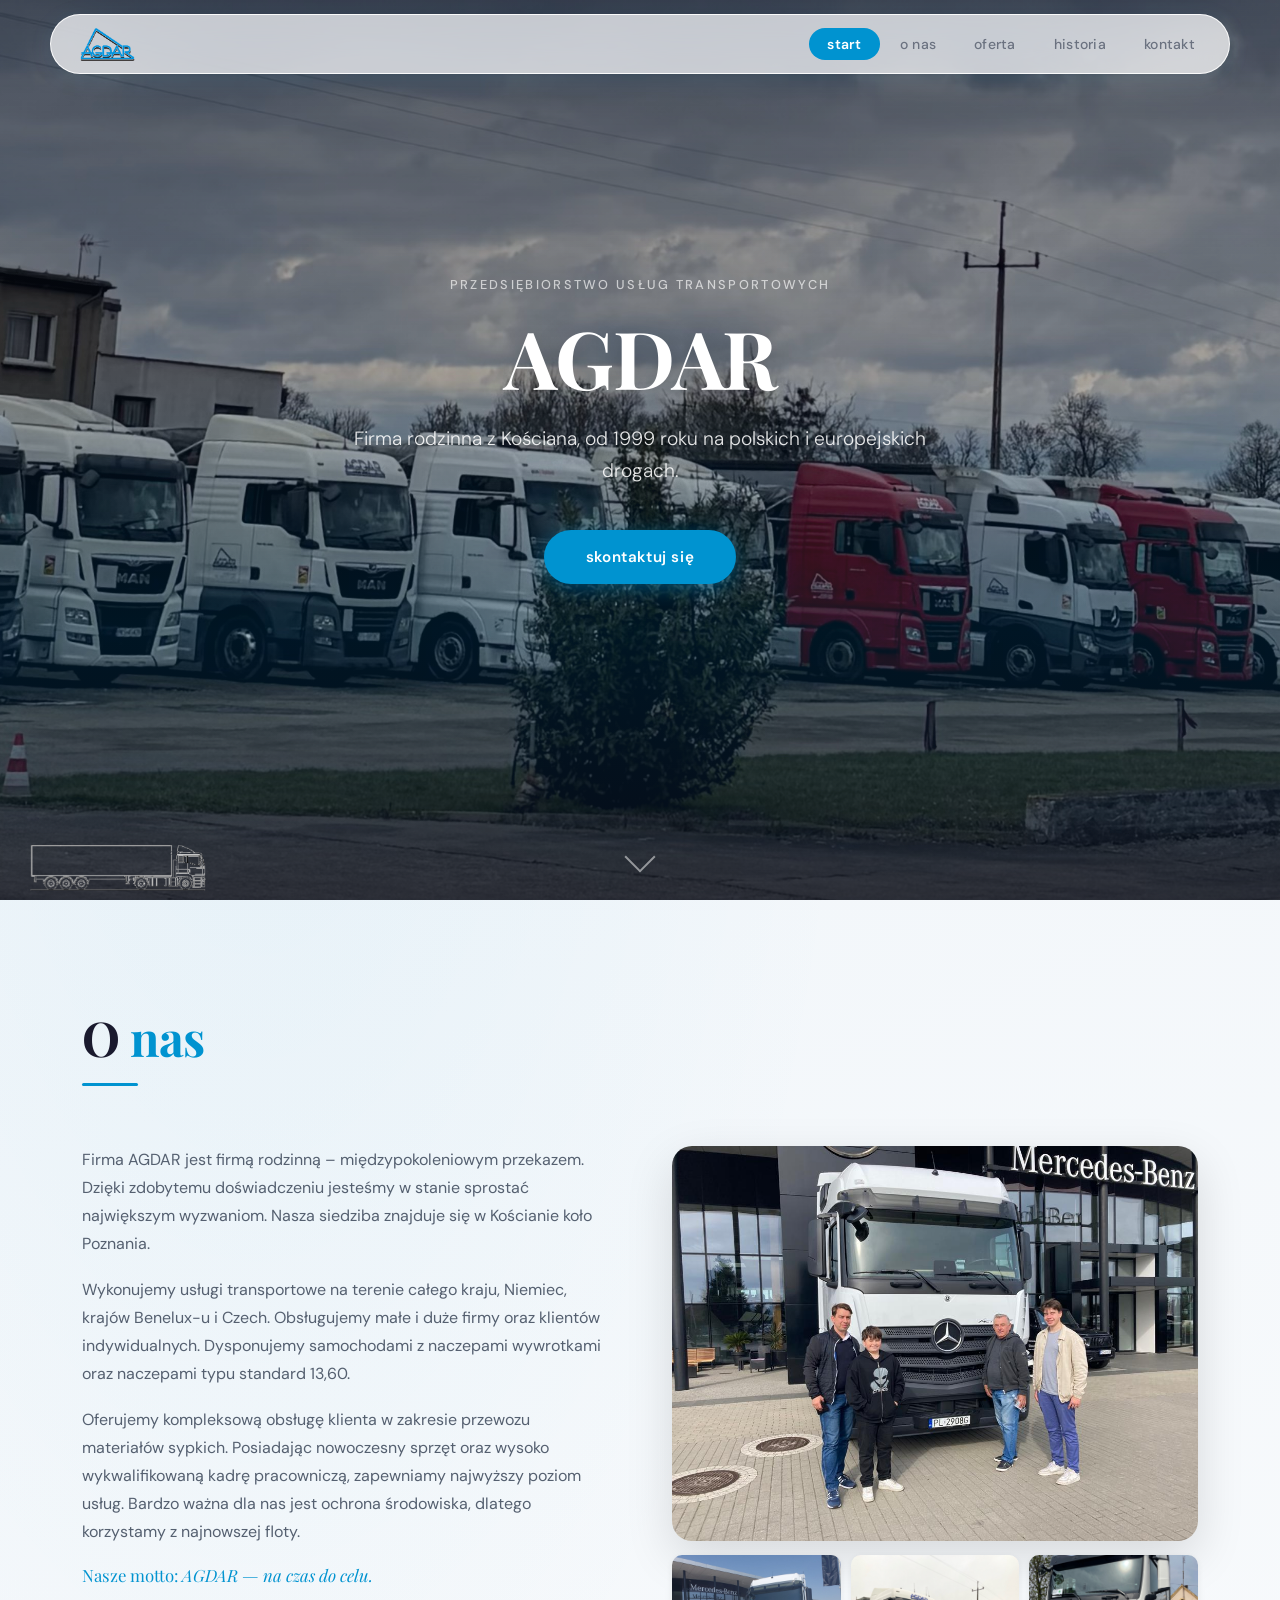
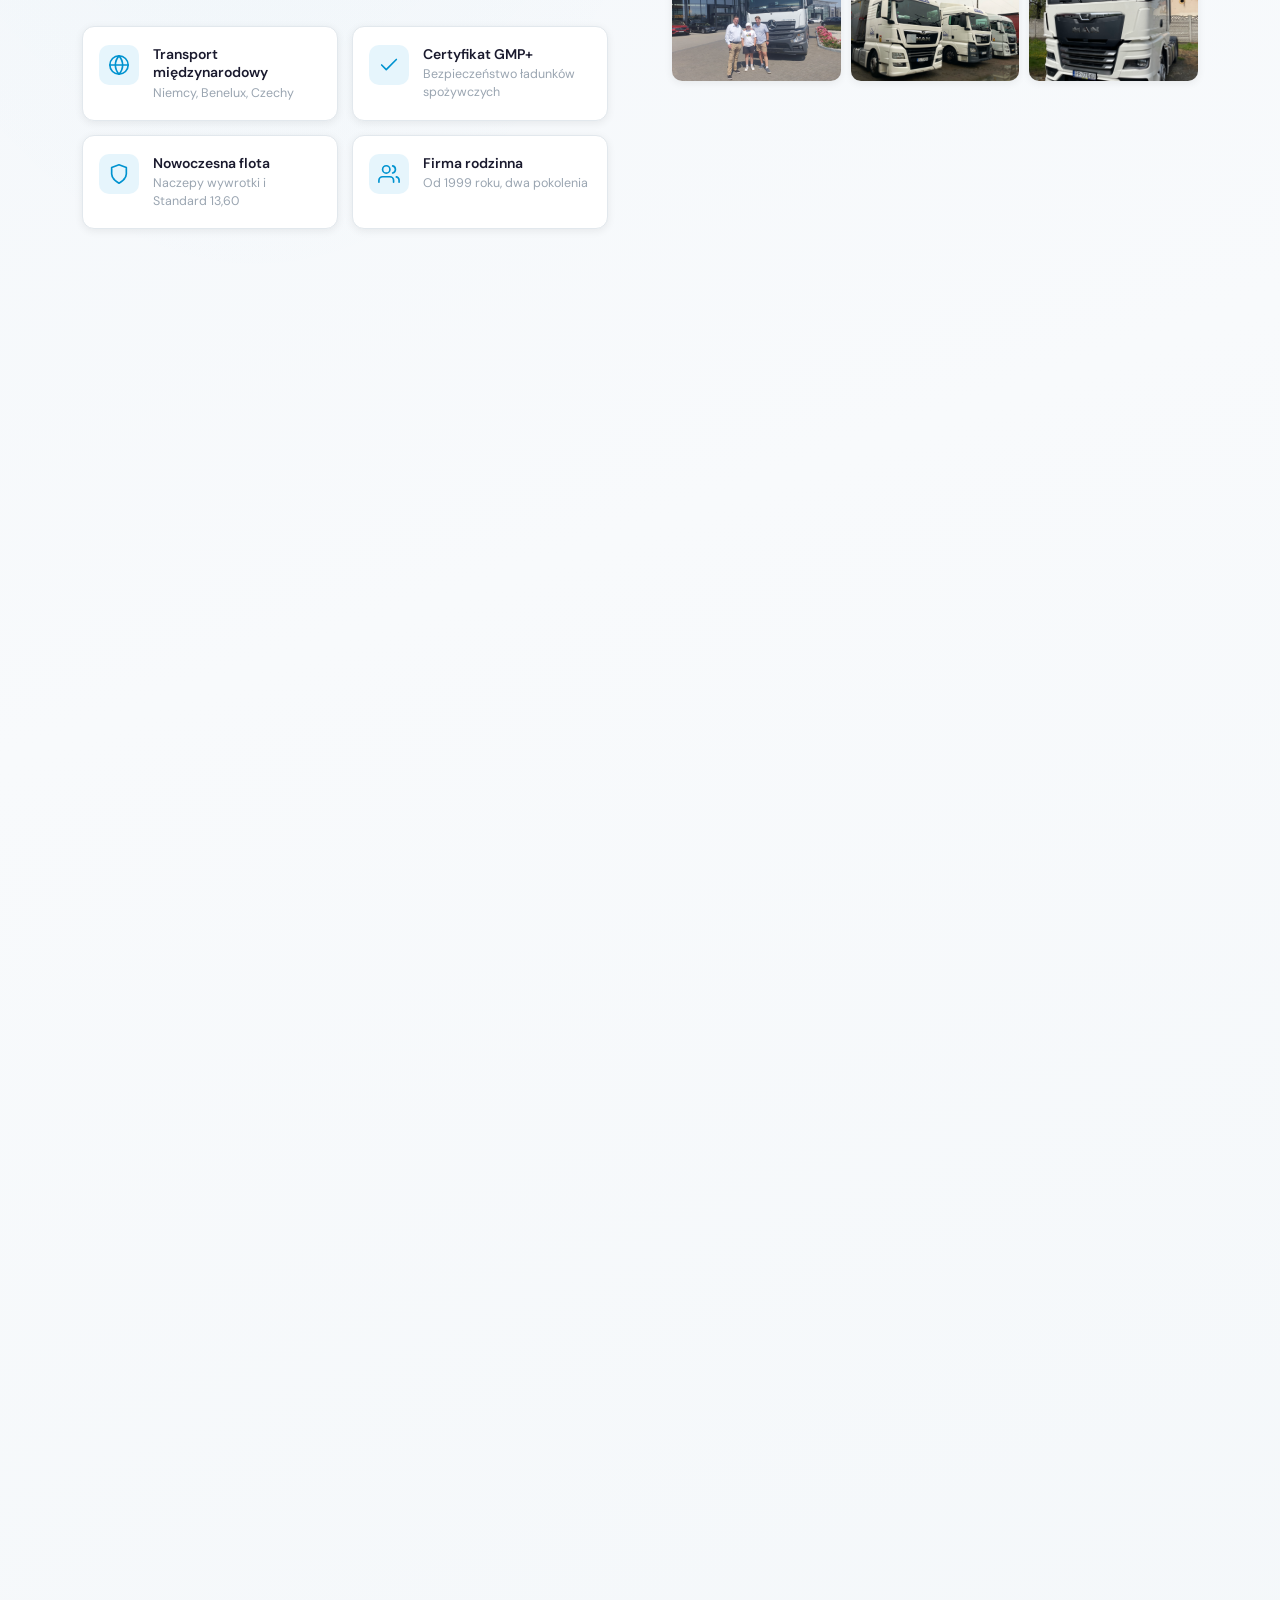
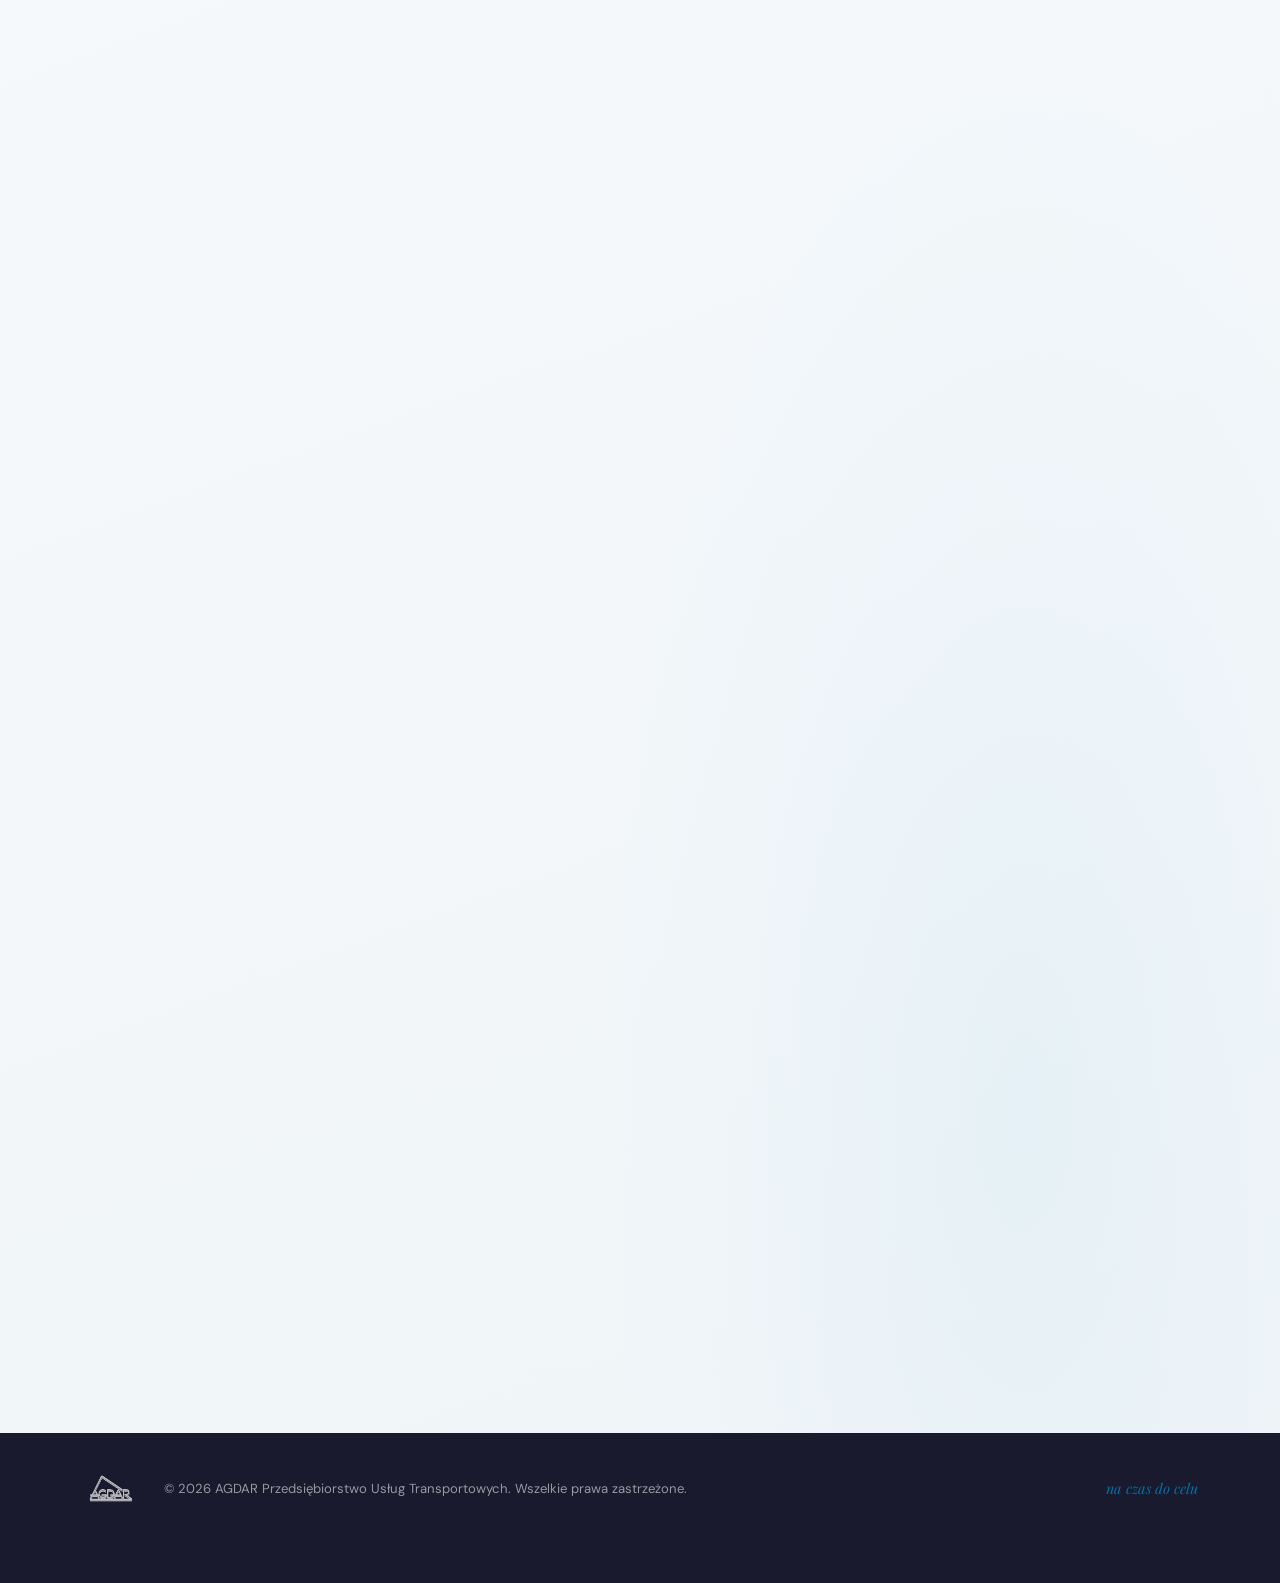
==== index.html @ e02f215b "strona agdar-logistyka" ====
<!DOCTYPE html>
<html lang="pl">
<head>
  <meta charset="UTF-8">
  <meta name="viewport" content="width=device-width, initial-scale=1.0">
  <title>AGDAR — Przedsiębiorstwo Usług Transportowych</title>
  <meta name="description" content="AGDAR — rodzinna firma transportowa z Kościana. Transport krajowy i międzynarodowy, materiały sypkie i standard. Od 1999 roku na polskich i europejskich drogach.">
  <link rel="preconnect" href="https://fonts.googleapis.com">
  <link rel="preconnect" href="https://fonts.gstatic.com" crossorigin>
  <link href="https://fonts.googleapis.com/css2?family=Playfair+Display:ital,wght@0,400;0,600;0,700;1,400&family=DM+Sans:opsz,wght@9..40,300;9..40,400;9..40,500;9..40,600&display=swap" rel="stylesheet">
  <link rel="stylesheet" href="style.css">
</head>
<body>

  <!-- ═══════════════════════════════════════════
       NAVBAR
  ═══════════════════════════════════════════ -->
  <nav class="navbar" id="navbar" role="navigation" aria-label="Główna nawigacja">
    <div class="nav-inner">
      <a href="#start" class="nav-logo" aria-label="AGDAR – przejdź do strony głównej">
        <img src="img/agdar_logo_transparent.png" alt="Logo AGDAR" class="logo-img">
      </a>
      <button class="hamburger" id="hamburger" aria-label="Otwórz menu nawigacyjne" aria-expanded="false" aria-controls="nav-links">
        <span></span>
        <span></span>
        <span></span>
      </button>
      <ul class="nav-links" id="nav-links" role="list">
        <li><a href="#start"    class="nav-link" data-section="start">start</a></li>
        <li><a href="#o-nas"   class="nav-link" data-section="o-nas">o nas</a></li>
        <li><a href="#oferta"  class="nav-link" data-section="oferta">oferta</a></li>
        <li><a href="#historia" class="nav-link" data-section="historia">historia</a></li>
        <li><a href="#kontakt" class="nav-link" data-section="kontakt">kontakt</a></li>
      </ul>
    </div>
  </nav>

  <!-- ═══════════════════════════════════════════
       TRUCK ANIMATION (fixed, bottom of viewport)
  ═══════════════════════════════════════════ -->
  <div class="truck-wrapper" id="truckWrapper" aria-hidden="true">
    <img src="img/animacja_cie_transparent.png" alt="" class="truck-img">
  </div>

  <!-- ═══════════════════════════════════════════
       SECTION 1 — HERO
  ═══════════════════════════════════════════ -->
  <section id="start" class="hero-section">
    <div class="hero-bg" role="img" aria-label="Panorama floty pojazdów AGDAR na parkingu"></div>
    <div class="hero-overlay"></div>
    <div class="hero-content">
      <p class="hero-eyebrow">Przedsiębiorstwo Usług Transportowych</p>
      <h1 class="hero-title">AGDAR</h1>
      <p class="hero-subtitle">Firma rodzinna z Kościana, od 1999 roku na polskich i europejskich drogach.</p>
      <a href="#kontakt" class="cta-button">skontaktuj się</a>
    </div>
    <div class="hero-scroll-hint" aria-hidden="true">
      <span></span>
    </div>
  </section>

  <!-- ═══════════════════════════════════════════
       SECTION 2 — O NAS
  ═══════════════════════════════════════════ -->
  <section id="o-nas" class="content-section reveal-section">
    <div class="container">
      <header class="section-header">
        <h2 class="section-title">O <span class="accent">nas</span></h2>
        <div class="title-rule"></div>
      </header>

      <div class="onas-grid">
        <!-- Text column -->
        <div class="onas-left">
          <p class="section-text">
            Firma AGDAR jest firmą rodzinną – międzypokoleniowym przekazem. Dzięki zdobytemu doświadczeniu jesteśmy w stanie sprostać największym wyzwaniom. Nasza siedziba znajduje się w Kościanie koło Poznania.
          </p>
          <p class="section-text">
            Wykonujemy usługi transportowe na terenie całego kraju, Niemiec, krajów Benelux-u i Czech. Obsługujemy małe i duże firmy oraz klientów indywidualnych. Dysponujemy samochodami z naczepami wywrotkami oraz naczepami typu standard 13,60.
          </p>
          <p class="section-text">
            Oferujemy kompleksową obsługę klienta w zakresie przewozu materiałów sypkich. Posiadając nowoczesny sprzęt oraz wysoko wykwalifikowaną kadrę pracowniczą, zapewniamy najwyższy poziom usług. Bardzo ważna dla nas jest ochrona środowiska, dlatego korzystamy z najnowszej floty.
          </p>
          <p class="section-motto">Nasze motto: <em>AGDAR — na czas do celu.</em></p>

          <div class="feature-cards">
            <div class="feature-card">
              <div class="feature-icon">
                <svg xmlns="http://www.w3.org/2000/svg" viewBox="0 0 24 24" fill="none" stroke="currentColor" stroke-width="1.8" stroke-linecap="round" stroke-linejoin="round" width="22" height="22" aria-hidden="true">
                  <circle cx="12" cy="12" r="10"/><line x1="2" y1="12" x2="22" y2="12"/><path d="M12 2a15.3 15.3 0 0 1 4 10 15.3 15.3 0 0 1-4 10 15.3 15.3 0 0 1-4-10 15.3 15.3 0 0 1 4-10z"/>
                </svg>
              </div>
              <div class="feature-text">
                <strong>Transport międzynarodowy</strong>
                <span>Niemcy, Benelux, Czechy</span>
              </div>
            </div>
            <div class="feature-card">
              <div class="feature-icon">
                <svg xmlns="http://www.w3.org/2000/svg" viewBox="0 0 24 24" fill="none" stroke="currentColor" stroke-width="1.8" stroke-linecap="round" stroke-linejoin="round" width="22" height="22" aria-hidden="true">
                  <polyline points="20 6 9 17 4 12"/>
                </svg>
              </div>
              <div class="feature-text">
                <strong>Certyfikat GMP+</strong>
                <span>Bezpieczeństwo ładunków spożywczych</span>
              </div>
            </div>
            <div class="feature-card">
              <div class="feature-icon">
                <svg xmlns="http://www.w3.org/2000/svg" viewBox="0 0 24 24" fill="none" stroke="currentColor" stroke-width="1.8" stroke-linecap="round" stroke-linejoin="round" width="22" height="22" aria-hidden="true">
                  <path d="M12 22s8-4 8-10V5l-8-3-8 3v7c0 6 8 10 8 10z"/>
                </svg>
              </div>
              <div class="feature-text">
                <strong>Nowoczesna flota</strong>
                <span>Naczepy wywrotki i Standard 13,60</span>
              </div>
            </div>
            <div class="feature-card">
              <div class="feature-icon">
                <svg xmlns="http://www.w3.org/2000/svg" viewBox="0 0 24 24" fill="none" stroke="currentColor" stroke-width="1.8" stroke-linecap="round" stroke-linejoin="round" width="22" height="22" aria-hidden="true">
                  <path d="M17 21v-2a4 4 0 0 0-4-4H5a4 4 0 0 0-4 4v2"/><circle cx="9" cy="7" r="4"/><path d="M23 21v-2a4 4 0 0 0-3-3.87"/><path d="M16 3.13a4 4 0 0 1 0 7.75"/>
                </svg>
              </div>
              <div class="feature-text">
                <strong>Firma rodzinna</strong>
                <span>Od 1999 roku, dwa pokolenia</span>
              </div>
            </div>
          </div>
        </div>

        <!-- Photo column -->
        <div class="onas-right">
          <div class="main-photo-wrapper">
            <img src="img/O_nas_salon_2.JPG" alt="Dwa ciągniki Mercedes Actros floty AGDAR" class="main-photo" loading="lazy">
          </div>
          <div class="onas-thumbnails">
            <img src="img/O_nas_salon_1.JPEG" alt="Salon Mercedes – nowe pojazdy AGDAR" class="thumb" loading="lazy">
            <img src="img/O_nas.JPG"  alt="Salon Mercedes – przekazanie kluczy AGDAR" class="thumb" loading="lazy">
            <img src="img/O_nas_nowy_MAN.jpeg" alt="Nowy ciągnik MAN w barwach AGDAR" class="thumb" loading="lazy">
          </div>
        </div>
      </div>
    </div>
  </section>

  <!-- ═══════════════════════════════════════════
       SECTION 3 — OFERTA
  ═══════════════════════════════════════════ -->
  <section id="oferta" class="content-section reveal-section alt-bg">
    <div class="container">
      <header class="section-header">
        <h2 class="section-title">Nasza <span class="accent">oferta</span></h2>
        <div class="title-rule"></div>
      </header>

      <div class="oferta-grid">
        <!-- Text column -->
        <div class="oferta-left">
          <p class="section-text">
            Nasz park to nowoczesne ciągniki z naczepami samowyładowczymi tylno-zsypowymi aluminiowymi o kubaturze od 40 do 50&nbsp;m³. Nasza flota przystosowana jest do transportu zboża i przetworów zbożowych, transportu ładunków drobnicowych oraz transportu ładunków masowych luzem.
          </p>
          <p class="section-text">
            Posiadamy wymagane dokumenty do wykonywania transportu kabotażowego. Zawsze dbamy o czystość przestrzeni ładunkowych, co potwierdza certyfikat GMP+. Dodatkowo w 2022 roku nasz park został uzupełniony o nowoczesne ciągniki z naczepami typu Standard.
          </p>

          <div class="tags" role="list" aria-label="Typy ładunków i certyfikaty">
            <span class="tag" role="listitem">zboże i przetwory zbożowe</span>
            <span class="tag" role="listitem">ładunki drobnicowe</span>
            <span class="tag" role="listitem">ładunki masowe luzem</span>
            <span class="tag" role="listitem">kabotaż DE / UE</span>
            <span class="tag tag-accent" role="listitem">certyfikat GMP+</span>
          </div>

          <div class="oferta-small-photos">
            <img src="img/oferta2.jpg" alt="Flota ciągników MAN AGDAR w bazie w Kościanie" class="oferta-thumb" loading="lazy">
            <img src="img/oferta3.JPG" alt="Rozładunek naczepy AGDAR – transport ładunków masowych" class="oferta-thumb" loading="lazy">
          </div>
        </div>

        <!-- Main photo -->
        <div class="oferta-right">
          <img src="img/oferta1.jpg" alt="Trzy nowoczesne ciągniki MAN floty AGDAR na trawie" class="oferta-main-photo" loading="lazy">
        </div>
      </div>
    </div>
  </section>

  <!-- ═══════════════════════════════════════════
       SECTION 4 — HISTORIA
  ═══════════════════════════════════════════ -->
  <section id="historia" class="content-section reveal-section historia-section">
    <div class="container">
      <header class="section-header">
        <h2 class="section-title">Ponad 25 lat <span class="accent">na drochach</span></h2>
        <p class="section-lead">Od skromnych początków do nowoczesnej floty na europejskich trasach.</p>
        <div class="title-rule"></div>
      </header>

      <div class="timeline" role="list">
        <!-- 1999 — above -->
        <div class="tl-item tl-above" role="listitem">
          <div class="tl-content">
            <figure class="tl-photo-wrap">
              <img src="img/historia1.jpg" alt="Oryginalny ciągnik DAF w barwach biało-niebiesko-czerwonych – początki firmy AGDAR" class="tl-photo" loading="lazy">
              <figcaption class="sr-only">Flota AGDAR w roku 1999</figcaption>
            </figure>
            <div class="tl-year">1999</div>
            <p class="tl-text">Założenie firmy przez <strong>Zbigniewa Wesołowskiego</strong>. Początek rodzinnej tradycji transportowej w Kościanie, Wielkopolska.</p>
          </div>
          <div class="tl-connector">
            <div class="tl-dot" aria-hidden="true"></div>
          </div>
        </div>

        <!-- 2010 — below -->
        <div class="tl-item tl-below" role="listitem">
          <div class="tl-connector">
            <div class="tl-dot" aria-hidden="true"></div>
          </div>
          <div class="tl-content">
            <div class="tl-year">2010</div>
            <figure class="tl-photo-wrap">
              <img src="img/historia_2.jpg" alt="Flota niebieskich ciągników DAF XF firmy AGDAR – era ekspansji" class="tl-photo" loading="lazy">
              <figcaption class="sr-only">Flota AGDAR ok. 2010 roku</figcaption>
            </figure>
            <p class="tl-text">Wdrożenie certyfikatu <strong>GMP+</strong> — potwierdzenie najwyższych standardów bezpieczeństwa w transporcie artykułów spożywczych.</p>
          </div>
        </div>

        <!-- 2013 — above -->
        <div class="tl-item tl-above" role="listitem">
          <div class="tl-content">
            <div class="tl-year">2013</div>
            <p class="tl-text">Ubezpieczenie OC przewoźnika w ruchu kabotażowym — otwarcie na rynki <strong>Niemiec i całej Unii Europejskiej</strong>. Nowe możliwości dla klientów zagranicznych.</p>
          </div>
          <div class="tl-connector">
            <div class="tl-dot" aria-hidden="true"></div>
          </div>
        </div>

        <!-- 2022 — below -->
        <div class="tl-item tl-below" role="listitem">
          <div class="tl-connector">
            <div class="tl-dot" aria-hidden="true"></div>
          </div>
          <div class="tl-content">
            <div class="tl-year">2022</div>
            <figure class="tl-photo-wrap">
              <img src="img/historia3.jpg" alt="Nowy ciągnik MAN TGX – współczesna flota AGDAR" class="tl-photo" loading="lazy">
              <figcaption class="sr-only">Nowy MAN TGX AGDAR, 2022</figcaption>
            </figure>
            <p class="tl-text">Rozszerzenie parku o nowoczesne ciągniki z <strong>naczepami typu Standard</strong> — kolejny krok w modernizacji floty i poszerzeniu zakresu usług.</p>
          </div>
        </div>
      </div>
    </div>
  </section>

  <!-- ═══════════════════════════════════════════
       SECTION 5 — KONTAKT
  ═══════════════════════════════════════════ -->
  <section id="kontakt" class="content-section reveal-section">
    <div class="container">
      <header class="section-header">
        <h2 class="section-title">Skontaktuj <span class="accent">się</span></h2>
        <div class="title-rule"></div>
      </header>

      <div class="kontakt-grid">
        <div class="kontakt-info">
          <p class="company-name">Przedsiębiorstwo Usług Transportowych<br><strong>„AGDAR"</strong></p>

          <ul class="kontakt-list" role="list">
            <li class="kontakt-item">
              <span class="kontakt-icon" aria-hidden="true">
                <svg xmlns="http://www.w3.org/2000/svg" viewBox="0 0 24 24" fill="none" stroke="currentColor" stroke-width="1.8" stroke-linecap="round" stroke-linejoin="round" width="20" height="20">
                  <path d="M21 10c0 7-9 13-9 13s-9-6-9-13a9 9 0 0 1 18 0z"/><circle cx="12" cy="10" r="3"/>
                </svg>
              </span>
              <address class="kontakt-detail">
                ul. Pszenna 6a<br>64-000 Kościan, Polska
              </address>
            </li>

            <li class="kontakt-item">
              <span class="kontakt-icon" aria-hidden="true">
                <svg xmlns="http://www.w3.org/2000/svg" viewBox="0 0 24 24" fill="none" stroke="currentColor" stroke-width="1.8" stroke-linecap="round" stroke-linejoin="round" width="20" height="20">
                  <path d="M22 16.92v3a2 2 0 0 1-2.18 2 19.79 19.79 0 0 1-8.63-3.07A19.5 19.5 0 0 1 4.69 12 19.79 19.79 0 0 1 1.65 3.4 2 2 0 0 1 3.62 1.22h3a2 2 0 0 1 2 1.72 12.84 12.84 0 0 0 .7 2.81 2 2 0 0 1-.45 2.11L7.91 8.77a16 16 0 0 0 6 6l.78-.78a2 2 0 0 1 2.11-.45 12.84 12.84 0 0 0 2.81.7A2 2 0 0 1 21.27 16.14z"/>
                </svg>
              </span>
              <div class="kontakt-detail">
                <a href="tel:+48655124526">+48 65 512 45 26</a>
                <span class="kontakt-sub">tel. / fax</span>
              </div>
            </li>

            <li class="kontakt-item">
              <span class="kontakt-icon" aria-hidden="true">
                <svg xmlns="http://www.w3.org/2000/svg" viewBox="0 0 24 24" fill="none" stroke="currentColor" stroke-width="1.8" stroke-linecap="round" stroke-linejoin="round" width="20" height="20">
                  <rect x="5" y="2" width="14" height="20" rx="2" ry="2"/><line x1="12" y1="18" x2="12.01" y2="18"/>
                </svg>
              </span>
              <div class="kontakt-detail">
                <a href="tel:+48600231655">+48 600 231 655</a>
                <span class="kontakt-sub">tel. kom.</span>
              </div>
            </li>

            <li class="kontakt-item">
              <span class="kontakt-icon" aria-hidden="true">
                <svg xmlns="http://www.w3.org/2000/svg" viewBox="0 0 24 24" fill="none" stroke="currentColor" stroke-width="1.8" stroke-linecap="round" stroke-linejoin="round" width="20" height="20">
                  <path d="M4 4h16c1.1 0 2 .9 2 2v12c0 1.1-.9 2-2 2H4c-1.1 0-2-.9-2-2V6c0-1.1.9-2 2-2z"/><polyline points="22,6 12,13 2,6"/>
                </svg>
              </span>
              <div class="kontakt-detail">
                <a href="mailto:agdar.transport@gmail.com">agdar.transport@gmail.com</a>
              </div>
            </li>

            <li class="kontakt-item">
              <span class="kontakt-icon" aria-hidden="true">
                <svg xmlns="http://www.w3.org/2000/svg" viewBox="0 0 24 24" fill="none" stroke="currentColor" stroke-width="1.8" stroke-linecap="round" stroke-linejoin="round" width="20" height="20">
                  <rect x="2" y="3" width="20" height="18" rx="2"/><line x1="8" y1="9" x2="16" y2="9"/><line x1="8" y1="13" x2="14" y2="13"/>
                </svg>
              </span>
              <div class="kontakt-detail">
                NIP: 698 166 39 20
              </div>
            </li>
          </ul>
        </div>

        <div class="kontakt-map">
          <iframe
            title="Mapa dojazdu do AGDAR w Kościanie"
            src="https://www.google.com/maps?q=Pszenna+6a,+Ko%C5%9Bcian,+Polska&output=embed"
            width="100%"
            height="100%"
            style="border:0;"
            allowfullscreen
            loading="lazy"
            referrerpolicy="no-referrer-when-downgrade">
          </iframe>
        </div>
      </div>
    </div>
  </section>

  <!-- ═══════════════════════════════════════════
       FOOTER
  ═══════════════════════════════════════════ -->
  <footer class="site-footer">
    <div class="container footer-inner">
      <img src="img/agdar_logo_transparent.png" alt="Logo AGDAR" class="footer-logo" loading="lazy">
      <p class="footer-copy">© 2026 AGDAR Przedsiębiorstwo Usług Transportowych. Wszelkie prawa zastrzeżone.</p>
      <p class="footer-motto"><em>na czas do celu</em></p>
    </div>
  </footer>

  <script src="script.js"></script>
</body>
</html>
---- style.css ----
/* ═══════════════════════════════════════════════════════════
   AGDAR — Przedsiębiorstwo Usług Transportowych
   style.css
═══════════════════════════════════════════════════════════ */

/* ─── Custom Properties ──────────────────────────────────── */
:root {
  --blue:        #0093d0;
  --blue-dark:   #006fa0;
  --blue-light:  #e6f5fc;
  --dark:        #1a1a2e;
  --dark-80:     rgba(26, 26, 46, 0.8);
  --white:       #ffffff;
  --gray-50:     #f8f9fa;
  --gray-100:    #f0f4f7;
  --gray-200:    #e2e8ed;
  --gray-400:    #9aa5b1;
  --gray-600:    #6b7280;
  --text:        #2d3a45;
  --text-light:  #556070;

  --font-serif:  'Playfair Display', Georgia, serif;
  --font-sans:   'DM Sans', system-ui, sans-serif;

  --nav-h:       76px;
  --radius:      12px;
  --radius-lg:   20px;
  --radius-pill: 999px;

  --shadow-sm:   0 2px 8px rgba(0,0,0,0.07);
  --shadow-md:   0 6px 24px rgba(0,0,0,0.10);
  --shadow-lg:   0 16px 48px rgba(0,0,0,0.13);

  --transition:  0.3s cubic-bezier(0.4, 0, 0.2, 1);
}

/* ─── Reset & Base ───────────────────────────────────────── */
*, *::before, *::after {
  box-sizing: border-box;
  margin: 0;
  padding: 0;
}

html {
  scroll-behavior: smooth;
  scroll-padding-top: var(--nav-h);
  -webkit-font-smoothing: antialiased;
  -moz-osx-font-smoothing: grayscale;
}

body {
  font-family: var(--font-sans);
  color: var(--text);
  background-color: #f0f6fb;
  /* Subtle, multi-stop gradient — gives depth without screaming */
  background-image:
    radial-gradient(ellipse 80% 50% at 20% 10%, rgba(0,147,208,0.06) 0%, transparent 60%),
    radial-gradient(ellipse 60% 40% at 80% 90%, rgba(0,147,208,0.05) 0%, transparent 55%),
    linear-gradient(160deg, #eef4f9 0%, #f8fafc 45%, #f0f5f8 100%);
  min-height: 100vh;
  overflow-x: hidden;
}

img { display: block; max-width: 100%; }
a  { color: inherit; }
address { font-style: normal; }

.sr-only {
  position: absolute;
  width: 1px; height: 1px;
  padding: 0; margin: -1px;
  overflow: hidden;
  clip: rect(0,0,0,0);
  white-space: nowrap;
  border: 0;
}

/* ─── Container ──────────────────────────────────────────── */
.container {
  max-width: 1180px;
  margin: 0 auto;
  padding: 0 32px;
}

/* ═══════════════════════════════════════════════════════════
   NAVBAR
═══════════════════════════════════════════════════════════ */
.navbar {
  position: fixed;
  top: 0;
  left: 0;
  right: 0;
  z-index: 1000;
  padding: 14px 24px;
  pointer-events: none; /* let clicks pass through padding area */
}

.nav-inner {
  max-width: 1180px;
  margin: 0 auto;
  display: flex;
  align-items: center;
  justify-content: space-between;
  gap: 16px;

  background: rgba(255, 255, 255, 0.72);
  backdrop-filter: blur(22px) saturate(180%);
  -webkit-backdrop-filter: blur(22px) saturate(180%);
  border: 1px solid rgba(255, 255, 255, 0.9);
  border-radius: var(--radius-pill);
  padding: 10px 16px 10px 20px;
  box-shadow: 0 4px 24px rgba(0, 147, 208, 0.08), 0 1px 4px rgba(0,0,0,0.06);
  pointer-events: all;
}

.nav-logo {
  display: flex;
  align-items: center;
  text-decoration: none;
  flex-shrink: 0;
}

.logo-img {
  height: 38px;
  width: auto;
  object-fit: contain;
}

/* Nav links */
.nav-links {
  display: flex;
  align-items: center;
  list-style: none;
  gap: 2px;
}

.nav-link {
  display: block;
  padding: 7px 18px;
  border-radius: var(--radius-pill);
  font-family: var(--font-sans);
  font-size: 0.875rem;
  font-weight: 500;
  text-transform: lowercase;
  letter-spacing: 0.02em;
  color: var(--gray-600);
  text-decoration: none;
  transition: color var(--transition), background var(--transition);
  white-space: nowrap;
}

.nav-link:hover {
  color: var(--dark);
  background: rgba(0, 147, 208, 0.07);
}

.nav-link.active {
  background: var(--blue);
  color: var(--white);
  font-weight: 600;
}

/* Hamburger */
.hamburger {
  display: none;
  flex-direction: column;
  justify-content: center;
  gap: 5px;
  width: 36px;
  height: 36px;
  padding: 6px;
  background: none;
  border: none;
  cursor: pointer;
  border-radius: 8px;
  transition: background var(--transition);
  flex-shrink: 0;
}

.hamburger:hover { background: rgba(0,147,208,0.08); }

.hamburger span {
  display: block;
  height: 2px;
  background: var(--dark);
  border-radius: 2px;
  transition: transform var(--transition), opacity var(--transition);
  transform-origin: center;
}

.hamburger.open span:nth-child(1) { transform: translateY(7px) rotate(45deg); }
.hamburger.open span:nth-child(2) { opacity: 0; transform: scaleX(0); }
.hamburger.open span:nth-child(3) { transform: translateY(-7px) rotate(-45deg); }

/* ═══════════════════════════════════════════════════════════
   ANIMATED TRUCK
═══════════════════════════════════════════════════════════ */
.truck-wrapper {
  position: fixed;
  bottom: 8px;
  left: 0;
  z-index: 200;
  pointer-events: none;
  will-change: left;
  transition: left 0.12s linear;
}

.truck-img {
  display: block;
  height: 50px;
  width: auto;
  object-fit: contain;
}

/* ═══════════════════════════════════════════════════════════
   HERO SECTION
═══════════════════════════════════════════════════════════ */
.hero-section {
  position: relative;
  min-height: 100svh;
  display: flex;
  align-items: center;
  justify-content: center;
  overflow: hidden;
}

.hero-bg {
  position: absolute;
  inset: 0;
  background-image: url('img/hero_page.jpeg');
  background-size: cover;
  background-position: center 30%;
  background-repeat: no-repeat;
  z-index: 0;
}

.hero-overlay {
  position: absolute;
  inset: 0;
  z-index: 1;
  background:
    linear-gradient(
      to bottom,
      rgba(10, 18, 36, 0.52) 0%,
      rgba(10, 18, 36, 0.30) 40%,
      rgba(0, 60, 100, 0.35) 70%,
      rgba(10, 18, 36, 0.65) 100%
    );
}

.hero-content {
  position: relative;
  z-index: 2;
  text-align: center;
  color: var(--white);
  padding: 80px 24px 120px;
  max-width: 820px;
}

.hero-eyebrow {
  font-family: var(--font-sans);
  font-size: 0.8rem;
  font-weight: 500;
  letter-spacing: 0.18em;
  text-transform: uppercase;
  color: rgba(255,255,255,0.65);
  margin-bottom: 20px;
}

.hero-title {
  font-family: var(--font-serif);
  font-size: clamp(2.6rem, 6.5vw, 5rem);
  font-weight: 700;
  line-height: 1.1;
  letter-spacing: -0.01em;
  margin-bottom: 22px;
  text-shadow: 0 2px 24px rgba(0,0,0,0.25);
}

.hero-subtitle {
  font-family: var(--font-sans);
  font-size: clamp(1rem, 2vw, 1.2rem);
  font-weight: 300;
  line-height: 1.65;
  opacity: 0.88;
  margin-bottom: 44px;
  max-width: 580px;
  margin-left: auto;
  margin-right: auto;
}

.cta-button {
  display: inline-block;
  padding: 15px 40px;
  background: var(--blue);
  color: var(--white);
  text-decoration: none;
  border-radius: var(--radius-pill);
  font-family: var(--font-sans);
  font-size: 0.95rem;
  font-weight: 600;
  letter-spacing: 0.04em;
  text-transform: lowercase;
  border: 2px solid transparent;
  transition: background var(--transition), border-color var(--transition), transform var(--transition), box-shadow var(--transition);
  box-shadow: 0 4px 20px rgba(0, 147, 208, 0.45);
}

.cta-button:hover,
.cta-button:focus-visible {
  background: transparent;
  border-color: rgba(255,255,255,0.85);
  transform: translateY(-2px);
  box-shadow: 0 8px 30px rgba(0,0,0,0.2);
}

/* Scroll hint chevron */
.hero-scroll-hint {
  position: absolute;
  bottom: 32px;
  left: 50%;
  transform: translateX(-50%);
  z-index: 2;
}

.hero-scroll-hint span {
  display: block;
  width: 22px;
  height: 22px;
  border-right: 2px solid rgba(255,255,255,0.5);
  border-bottom: 2px solid rgba(255,255,255,0.5);
  transform: rotate(45deg);
  animation: scrollBounce 1.8s ease-in-out infinite;
}

@keyframes scrollBounce {
  0%, 100% { opacity: 0.3; transform: rotate(45deg) translateY(0); }
  50%       { opacity: 0.9; transform: rotate(45deg) translateY(6px); }
}

/* ═══════════════════════════════════════════════════════════
   CONTENT SECTIONS — SHARED
═══════════════════════════════════════════════════════════ */
.content-section {
  padding: 110px 0;
}

.alt-bg {
  background: rgba(255,255,255,0.55);
}

/* Reveal animation */
.reveal-section {
  opacity: 0;
  transform: translateY(48px);
  transition: opacity 0.85s cubic-bezier(0.22, 1, 0.36, 1),
              transform 0.85s cubic-bezier(0.22, 1, 0.36, 1);
}

.reveal-section.visible {
  opacity: 1;
  transform: none;
}

/* Section header */
.section-header {
  margin-bottom: 60px;
}

.section-title {
  font-family: var(--font-serif);
  font-size: clamp(2.1rem, 4vw, 3rem);
  font-weight: 700;
  color: var(--dark);
  line-height: 1.15;
  letter-spacing: -0.01em;
  margin-bottom: 14px;
}

.section-title .accent {
  color: var(--blue);
}

.title-rule {
  width: 56px;
  height: 3px;
  background: var(--blue);
  border-radius: 2px;
  margin-top: 18px;
}

.section-lead {
  font-size: 1.05rem;
  color: var(--text-light);
  margin-top: 12px;
  max-width: 560px;
  line-height: 1.6;
}

/* Shared text */
.section-text {
  font-size: 1rem;
  line-height: 1.75;
  color: var(--text-light);
  margin-bottom: 18px;
}

.section-motto {
  font-family: var(--font-serif);
  font-size: 1.05rem;
  color: var(--blue);
  margin-top: 4px;
  margin-bottom: 36px;
}

/* ═══════════════════════════════════════════════════════════
   SECTION 2 — O NAS
═══════════════════════════════════════════════════════════ */
.onas-grid {
  display: grid;
  grid-template-columns: 1fr 1fr;
  gap: 64px;
  align-items: start;
}

/* Feature cards */
.feature-cards {
  display: grid;
  grid-template-columns: 1fr 1fr;
  gap: 14px;
  margin-top: 40px;
}

.feature-card {
  display: flex;
  align-items: flex-start;
  gap: 14px;
  padding: 18px 16px;
  background: var(--white);
  border: 1px solid var(--gray-200);
  border-radius: var(--radius);
  box-shadow: var(--shadow-sm);
  transition: box-shadow var(--transition), border-color var(--transition), transform var(--transition);
}

.feature-card:hover {
  box-shadow: var(--shadow-md);
  border-color: rgba(0, 147, 208, 0.25);
  transform: translateY(-2px);
}

.feature-icon {
  display: flex;
  align-items: center;
  justify-content: center;
  width: 40px;
  height: 40px;
  min-width: 40px;
  background: var(--blue-light);
  color: var(--blue);
  border-radius: 10px;
}

.feature-text {
  display: flex;
  flex-direction: column;
  gap: 3px;
}

.feature-text strong {
  font-size: 0.875rem;
  font-weight: 600;
  color: var(--dark);
  line-height: 1.3;
}

.feature-text span {
  font-size: 0.78rem;
  color: var(--gray-400);
  line-height: 1.4;
}

/* Main photo + thumbnails */
.onas-right {
  position: sticky;
  top: calc(var(--nav-h) + 24px);
}

.main-photo-wrapper {
  border-radius: var(--radius-lg);
  overflow: hidden;
  box-shadow: var(--shadow-lg);
  margin-bottom: 14px;
  aspect-ratio: 4/3;
}

.main-photo {
  width: 100%;
  height: 100%;
  object-fit: cover;
  transition: transform 0.6s ease;
}

.main-photo-wrapper:hover .main-photo {
  transform: scale(1.03);
}

.onas-thumbnails {
  display: grid;
  grid-template-columns: repeat(3, 1fr);
  gap: 10px;
}

.thumb {
  width: 100%;
  aspect-ratio: 4/3;
  object-fit: cover;
  border-radius: 10px;
  box-shadow: var(--shadow-sm);
  transition: transform 0.35s ease, box-shadow 0.35s ease;
  cursor: pointer;
}

.thumb:hover {
  transform: scale(1.04) translateY(-2px);
  box-shadow: var(--shadow-md);
}

/* ═══════════════════════════════════════════════════════════
   SECTION 3 — OFERTA
═══════════════════════════════════════════════════════════ */
.oferta-grid {
  display: grid;
  grid-template-columns: 1fr 1fr;
  gap: 64px;
  align-items: start;
}

/* Tags */
.tags {
  display: flex;
  flex-wrap: wrap;
  gap: 9px;
  margin: 30px 0 36px;
}

.tag {
  display: inline-block;
  padding: 7px 16px;
  border: 1.5px solid var(--gray-200);
  border-radius: var(--radius-pill);
  font-size: 0.82rem;
  font-weight: 500;
  color: var(--text-light);
  background: var(--white);
  transition: border-color var(--transition), color var(--transition), background var(--transition);
}

.tag:hover {
  border-color: var(--blue);
  color: var(--blue);
}

.tag-accent {
  border-color: var(--blue);
  color: var(--blue);
  background: var(--blue-light);
  font-weight: 600;
}

/* Oferta small photos */
.oferta-small-photos {
  display: grid;
  grid-template-columns: 1fr 1fr;
  gap: 12px;
  margin-top: 4px;
}

.oferta-thumb {
  width: 100%;
  aspect-ratio: 4/3;
  object-fit: cover;
  border-radius: var(--radius);
  box-shadow: var(--shadow-sm);
  transition: transform 0.35s ease, box-shadow 0.35s ease;
}

.oferta-thumb:hover {
  transform: scale(1.03) translateY(-2px);
  box-shadow: var(--shadow-md);
}

/* Oferta main photo (right column) */
.oferta-right {
  position: sticky;
  top: calc(var(--nav-h) + 24px);
}

.oferta-main-photo {
  width: 100%;
  aspect-ratio: 3/4;
  object-fit: cover;
  border-radius: var(--radius-lg);
  box-shadow: var(--shadow-lg);
  transition: transform 0.6s ease;
}

.oferta-right:hover .oferta-main-photo {
  transform: scale(1.02);
}

/* ═══════════════════════════════════════════════════════════
   SECTION 4 — HISTORIA (TIMELINE)
═══════════════════════════════════════════════════════════ */
.historia-section {
  background: rgba(10, 18, 36, 0.028);
}

.timeline {
  position: relative;
  display: grid;
  grid-template-columns: repeat(4, 1fr);
  gap: 0;
  margin-top: 20px;
}

/* Horizontal line through the middle of .tl-connector */
.timeline::before {
  content: '';
  position: absolute;
  left: 0;
  right: 0;
  /* sit in the middle of the connector zone */
  top: calc(50% - 1px);
  height: 2px;
  background: linear-gradient(90deg, var(--blue-light), var(--blue), var(--blue-light));
  z-index: 0;
}

/* Each item: two rows — content + connector */
.tl-item {
  display: flex;
  flex-direction: column;
  align-items: center;
  position: relative;
}

.tl-above {
  flex-direction: column;
}

.tl-below {
  flex-direction: column-reverse;
}

/* Content box */
.tl-content {
  padding: 20px 16px;
  text-align: center;
  flex: 1;
  display: flex;
  flex-direction: column;
  align-items: center;
  gap: 10px;
}

/* Connector (just the dot + space around the line) */
.tl-connector {
  height: 56px;
  display: flex;
  align-items: center;
  justify-content: center;
  position: relative;
  z-index: 1;
  flex-shrink: 0;
}

.tl-dot {
  width: 14px;
  height: 14px;
  border-radius: 50%;
  background: var(--blue);
  border: 3px solid var(--white);
  box-shadow: 0 0 0 2px var(--blue);
  flex-shrink: 0;
}

/* Timeline year */
.tl-year {
  font-family: var(--font-serif);
  font-size: 1.9rem;
  font-weight: 700;
  color: var(--blue);
  line-height: 1;
  letter-spacing: -0.02em;
}

/* Timeline photo */
.tl-photo-wrap {
  width: 100%;
  max-width: 200px;
  margin: 0 auto;
  border-radius: var(--radius);
  overflow: hidden;
  box-shadow: var(--shadow-md);
}

.tl-photo {
  width: 100%;
  aspect-ratio: 4/3;
  object-fit: cover;
  transition: transform 0.4s ease;
}

.tl-photo-wrap:hover .tl-photo {
  transform: scale(1.05);
}

.tl-text {
  font-size: 0.875rem;
  color: var(--text-light);
  line-height: 1.6;
  text-align: center;
  max-width: 200px;
}

/* ═══════════════════════════════════════════════════════════
   SECTION 5 — KONTAKT
═══════════════════════════════════════════════════════════ */
.kontakt-grid {
  display: grid;
  grid-template-columns: 1fr 1.4fr;
  gap: 56px;
  align-items: stretch;
}

.kontakt-info {
  display: flex;
  flex-direction: column;
  gap: 32px;
}

.company-name {
  font-family: var(--font-serif);
  font-size: 1.3rem;
  line-height: 1.4;
  color: var(--dark);
}

.company-name strong {
  font-size: 1.6rem;
  color: var(--blue);
}

.kontakt-list {
  list-style: none;
  display: flex;
  flex-direction: column;
  gap: 22px;
}

.kontakt-item {
  display: flex;
  align-items: flex-start;
  gap: 16px;
}

.kontakt-icon {
  display: flex;
  align-items: center;
  justify-content: center;
  width: 40px;
  height: 40px;
  min-width: 40px;
  background: var(--blue-light);
  color: var(--blue);
  border-radius: 10px;
}

.kontakt-detail {
  display: flex;
  flex-direction: column;
  gap: 2px;
  padding-top: 9px;
  font-size: 0.96rem;
  line-height: 1.5;
  color: var(--text);
}

.kontakt-detail a {
  color: var(--text);
  text-decoration: none;
  font-weight: 500;
  transition: color var(--transition);
}

.kontakt-detail a:hover {
  color: var(--blue);
}

.kontakt-sub {
  font-size: 0.78rem;
  color: var(--gray-400);
}

/* Map */
.kontakt-map {
  min-height: 400px;
  border-radius: var(--radius-lg);
  overflow: hidden;
  box-shadow: var(--shadow-lg);
  border: 1px solid var(--gray-200);
}

.kontakt-map iframe {
  width: 100%;
  height: 100%;
  min-height: 400px;
  display: block;
}

/* ═══════════════════════════════════════════════════════════
   FOOTER
═══════════════════════════════════════════════════════════ */
.site-footer {
  background: var(--dark);
  color: rgba(255,255,255,0.55);
  padding: 40px 0 80px;
}

.footer-inner {
  display: flex;
  align-items: center;
  gap: 24px;
  flex-wrap: wrap;
}

.footer-logo {
  height: 30px;
  width: auto;
  object-fit: contain;
  opacity: 0.7;
  filter: brightness(0) invert(1);
}

.footer-copy {
  font-size: 0.82rem;
  flex: 1;
  min-width: 200px;
}

.footer-motto {
  font-family: var(--font-serif);
  font-size: 0.9rem;
  font-style: italic;
  color: rgba(0,147,208,0.7);
}

/* ═══════════════════════════════════════════════════════════
   RESPONSIVE — TABLET  (≤ 1024px)
═══════════════════════════════════════════════════════════ */
@media (max-width: 1024px) {
  .onas-grid,
  .oferta-grid {
    grid-template-columns: 1fr;
    gap: 48px;
  }

  .onas-right,
  .oferta-right {
    position: static;
  }

  .oferta-main-photo {
    aspect-ratio: 16/9;
  }

  .oferta-grid .oferta-right {
    order: -1;
  }

  .timeline {
    display: flex;
    flex-direction: column;
  }

  .timeline::before {
    left: 28px;
    right: unset;
    top: 0;
    bottom: 0;
    width: 2px;
    height: auto;
    background: linear-gradient(180deg, var(--blue-light), var(--blue), var(--blue-light));
    transform: none;
  }

  /* Tablet: vertical timeline, connector always on left */
  .tl-item.tl-above {
    grid-column: unset;
    flex-direction: row-reverse; /* connector (2nd in DOM) → left */
  }
  .tl-item.tl-below {
    grid-column: unset;
    flex-direction: row; /* connector (1st in DOM) → left */
  }
  .tl-connector {
    height: auto;
    width: 56px;
    flex-shrink: 0;
  }
  .tl-content {
    padding: 16px 16px 32px;
    text-align: left;
    align-items: flex-start;
  }
  .tl-text { text-align: left; max-width: 100%; }
  .tl-photo-wrap { max-width: 320px; }
}

/* ═══════════════════════════════════════════════════════════
   RESPONSIVE — MOBILE  (≤ 768px)
═══════════════════════════════════════════════════════════ */
@media (max-width: 768px) {
  :root { --nav-h: 68px; }

  .navbar { padding: 10px 16px; }
  .nav-inner { padding: 8px 12px 8px 16px; }

  /* Show hamburger, hide link list by default */
  .hamburger { display: flex; }

  .nav-links {
    display: none;
    position: absolute;
    top: calc(100% + 8px);
    left: 16px;
    right: 16px;
    flex-direction: column;
    align-items: stretch;
    gap: 4px;
    background: rgba(255,255,255,0.96);
    backdrop-filter: blur(20px);
    -webkit-backdrop-filter: blur(20px);
    border: 1px solid rgba(255,255,255,0.9);
    border-radius: var(--radius-lg);
    padding: 12px;
    box-shadow: var(--shadow-lg);
    z-index: 999;
  }

  .nav-links.open {
    display: flex;
  }

  .nav-link {
    padding: 11px 16px;
    font-size: 1rem;
    border-radius: 10px;
  }

  .container { padding: 0 20px; }

  .content-section { padding: 80px 0; }

  .section-title { font-size: clamp(1.8rem, 6vw, 2.4rem); }

  .feature-cards { grid-template-columns: 1fr; }

  .onas-thumbnails { grid-template-columns: repeat(3, 1fr); }

  .kontakt-grid {
    grid-template-columns: 1fr;
    gap: 40px;
  }

  /* Vertical timeline on mobile */
  .timeline {
    display: flex;
    flex-direction: column;
    gap: 0;
  }

  .timeline::before {
    left: 20px;
    top: 0;
    bottom: 0;
    right: unset;
    width: 2px;
    height: auto;
    background: linear-gradient(180deg, var(--blue-light), var(--blue), var(--blue-light));
    transform: none;
  }

  /* tl-above DOM order: [content, connector] → row-reverse puts connector on left */
  .tl-item.tl-above {
    flex-direction: row-reverse;
    grid-column: unset;
  }
  /* tl-below DOM order: [connector, content] → row keeps connector on left */
  .tl-item.tl-below {
    flex-direction: row;
    grid-column: unset;
  }

  .tl-connector {
    width: 44px;
    height: auto;
    flex-shrink: 0;
    justify-content: center;
  }

  .tl-content {
    padding: 16px 12px 32px;
    text-align: left;
    align-items: flex-start;
  }

  .tl-photo-wrap {
    max-width: 100%;
    width: 100%;
  }

  .tl-text {
    text-align: left;
    max-width: 100%;
  }

  .truck-img {
    height: 36px;
  }

  .footer-inner {
    flex-direction: column;
    align-items: flex-start;
    gap: 12px;
  }

  .oferta-small-photos { grid-template-columns: 1fr; }
}

@media (max-width: 480px) {
  .hero-title { font-size: 2.2rem; }
  .cta-button { padding: 13px 30px; }
  .onas-thumbnails { grid-template-columns: 1fr 1fr; }
  .onas-thumbnails .thumb:last-child { display: none; }
}
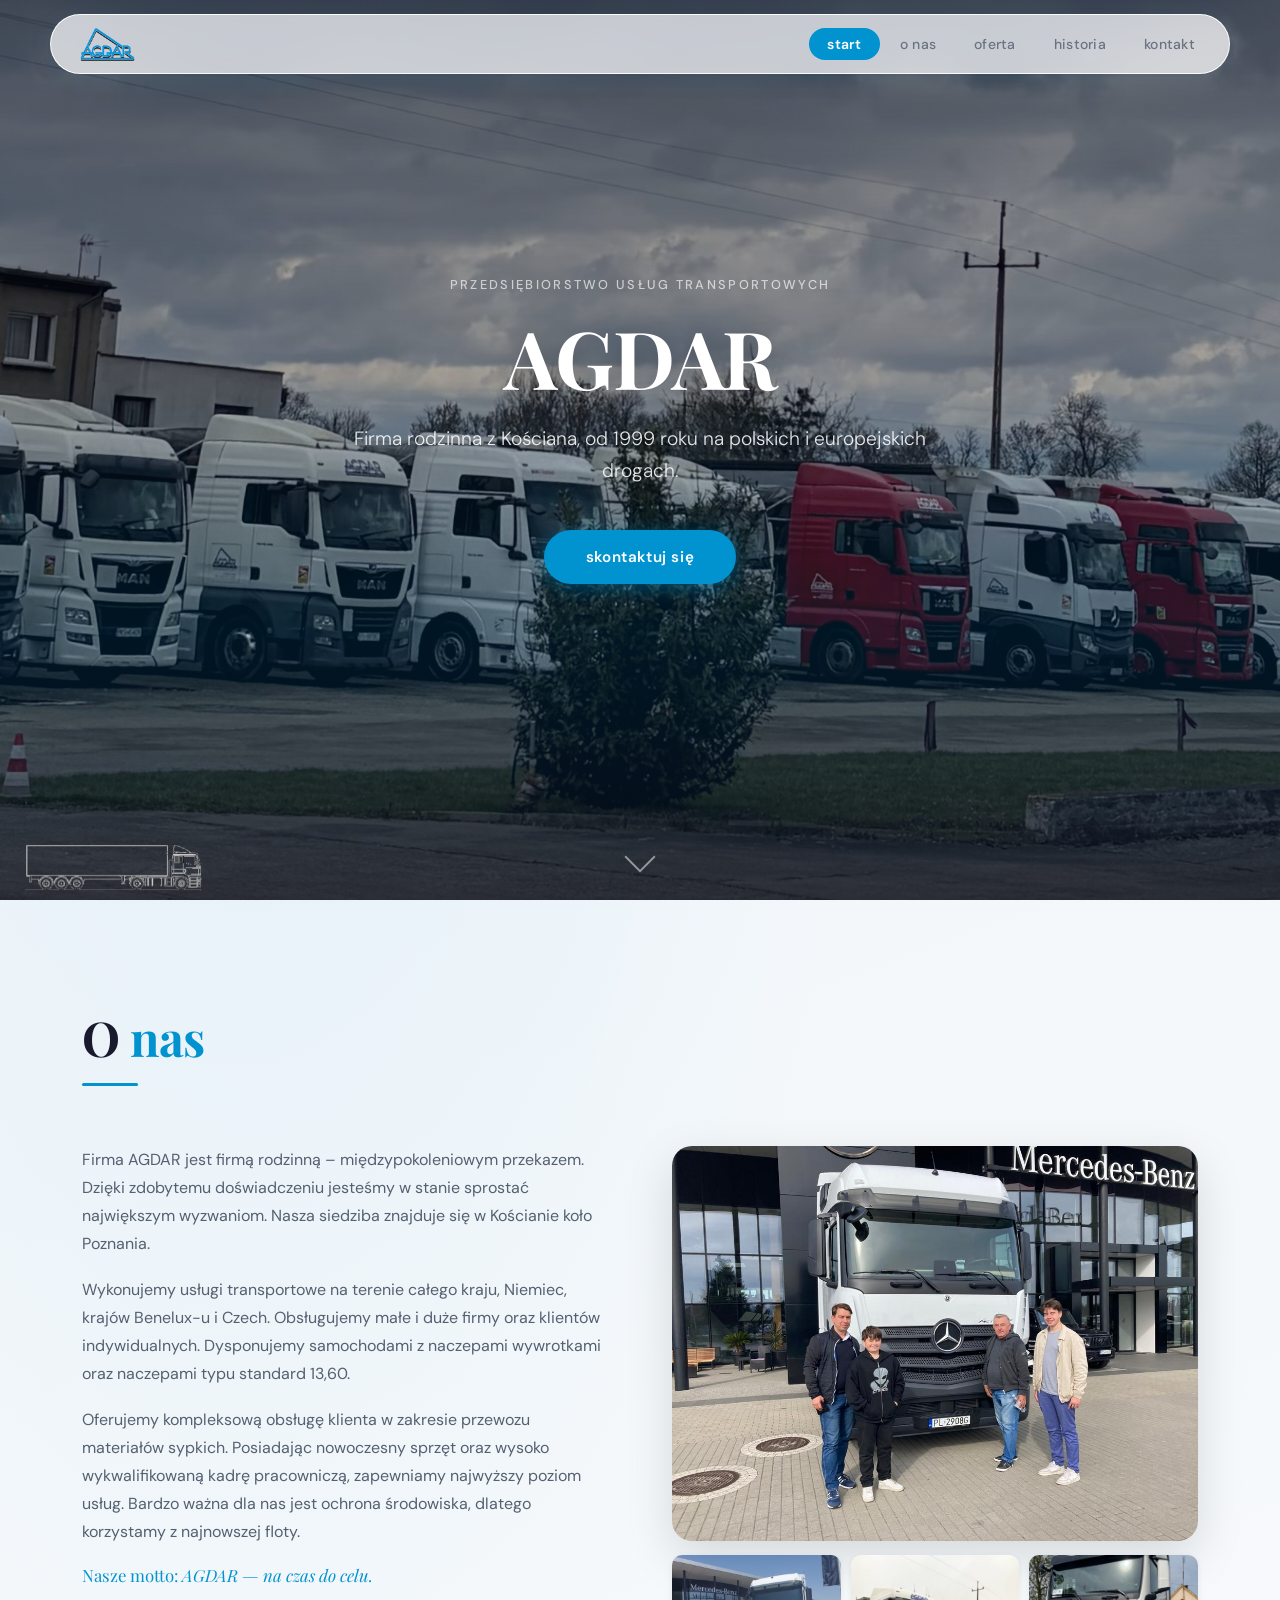
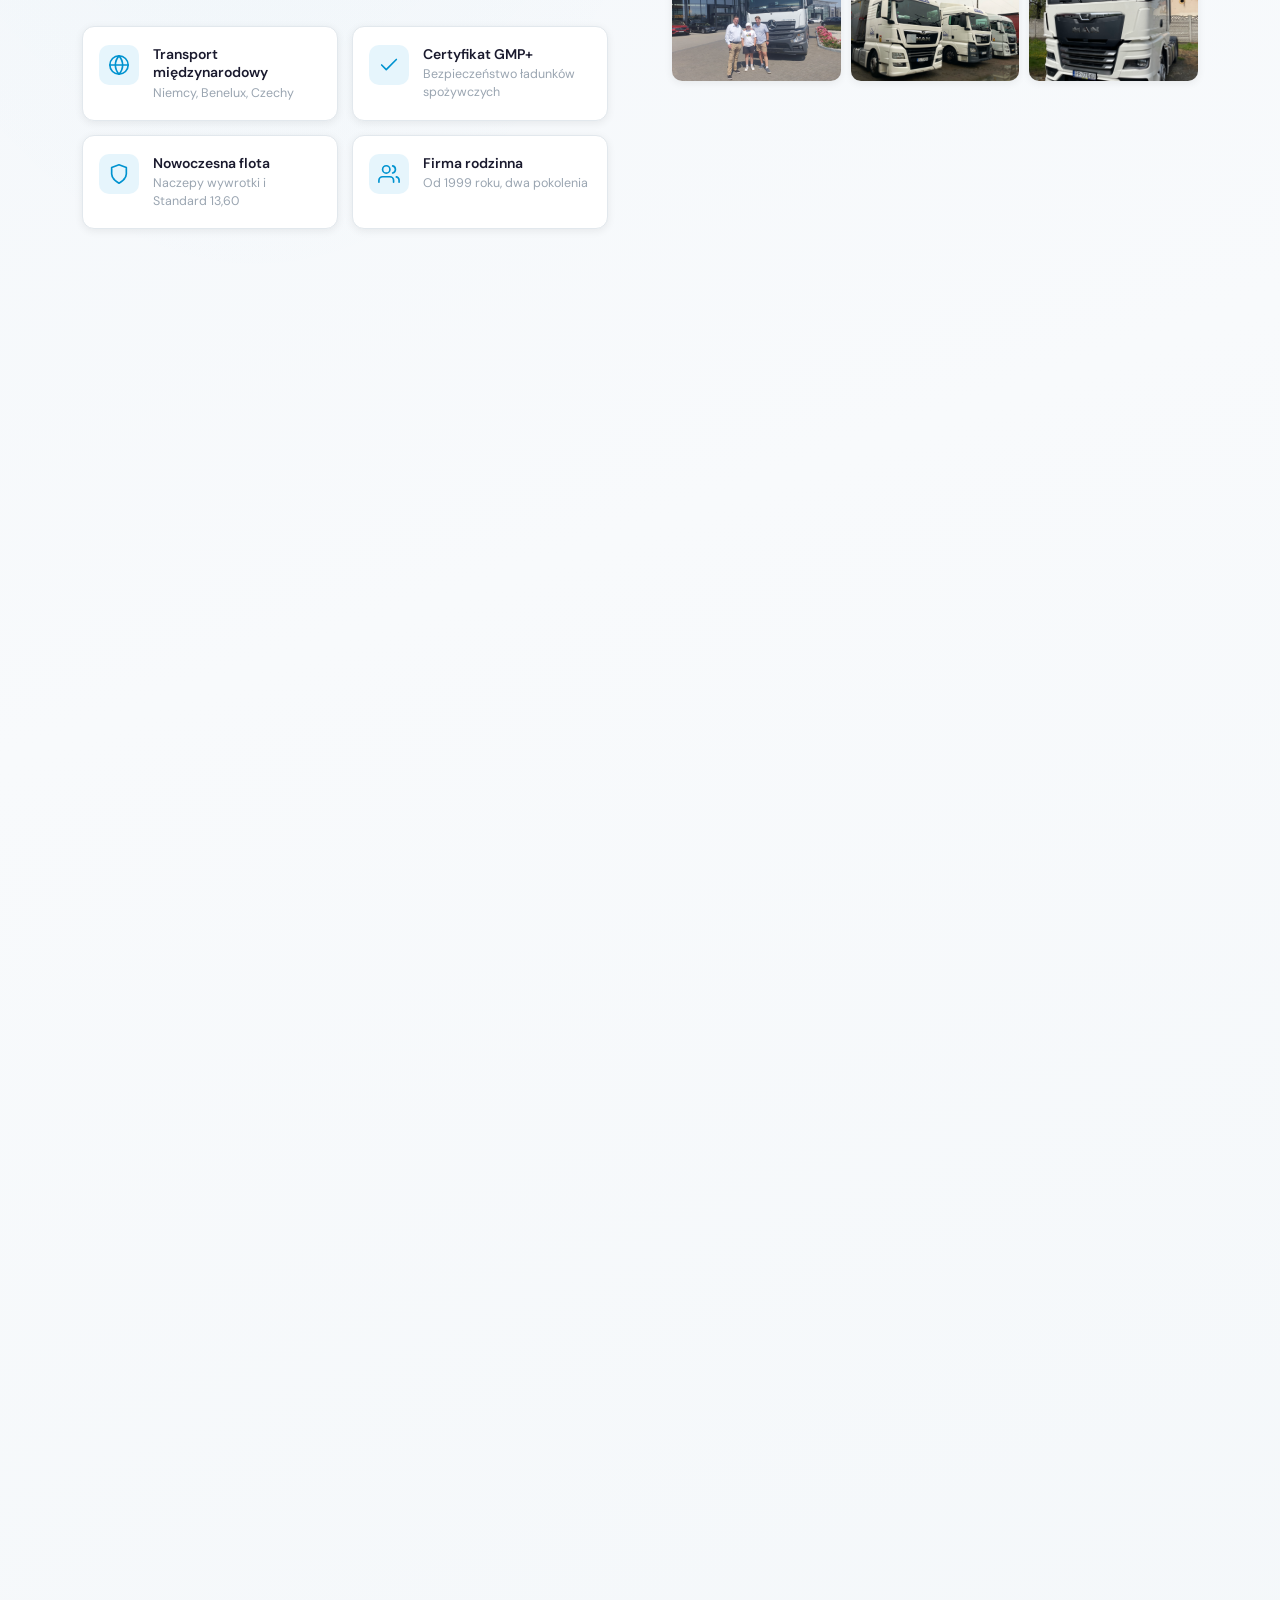
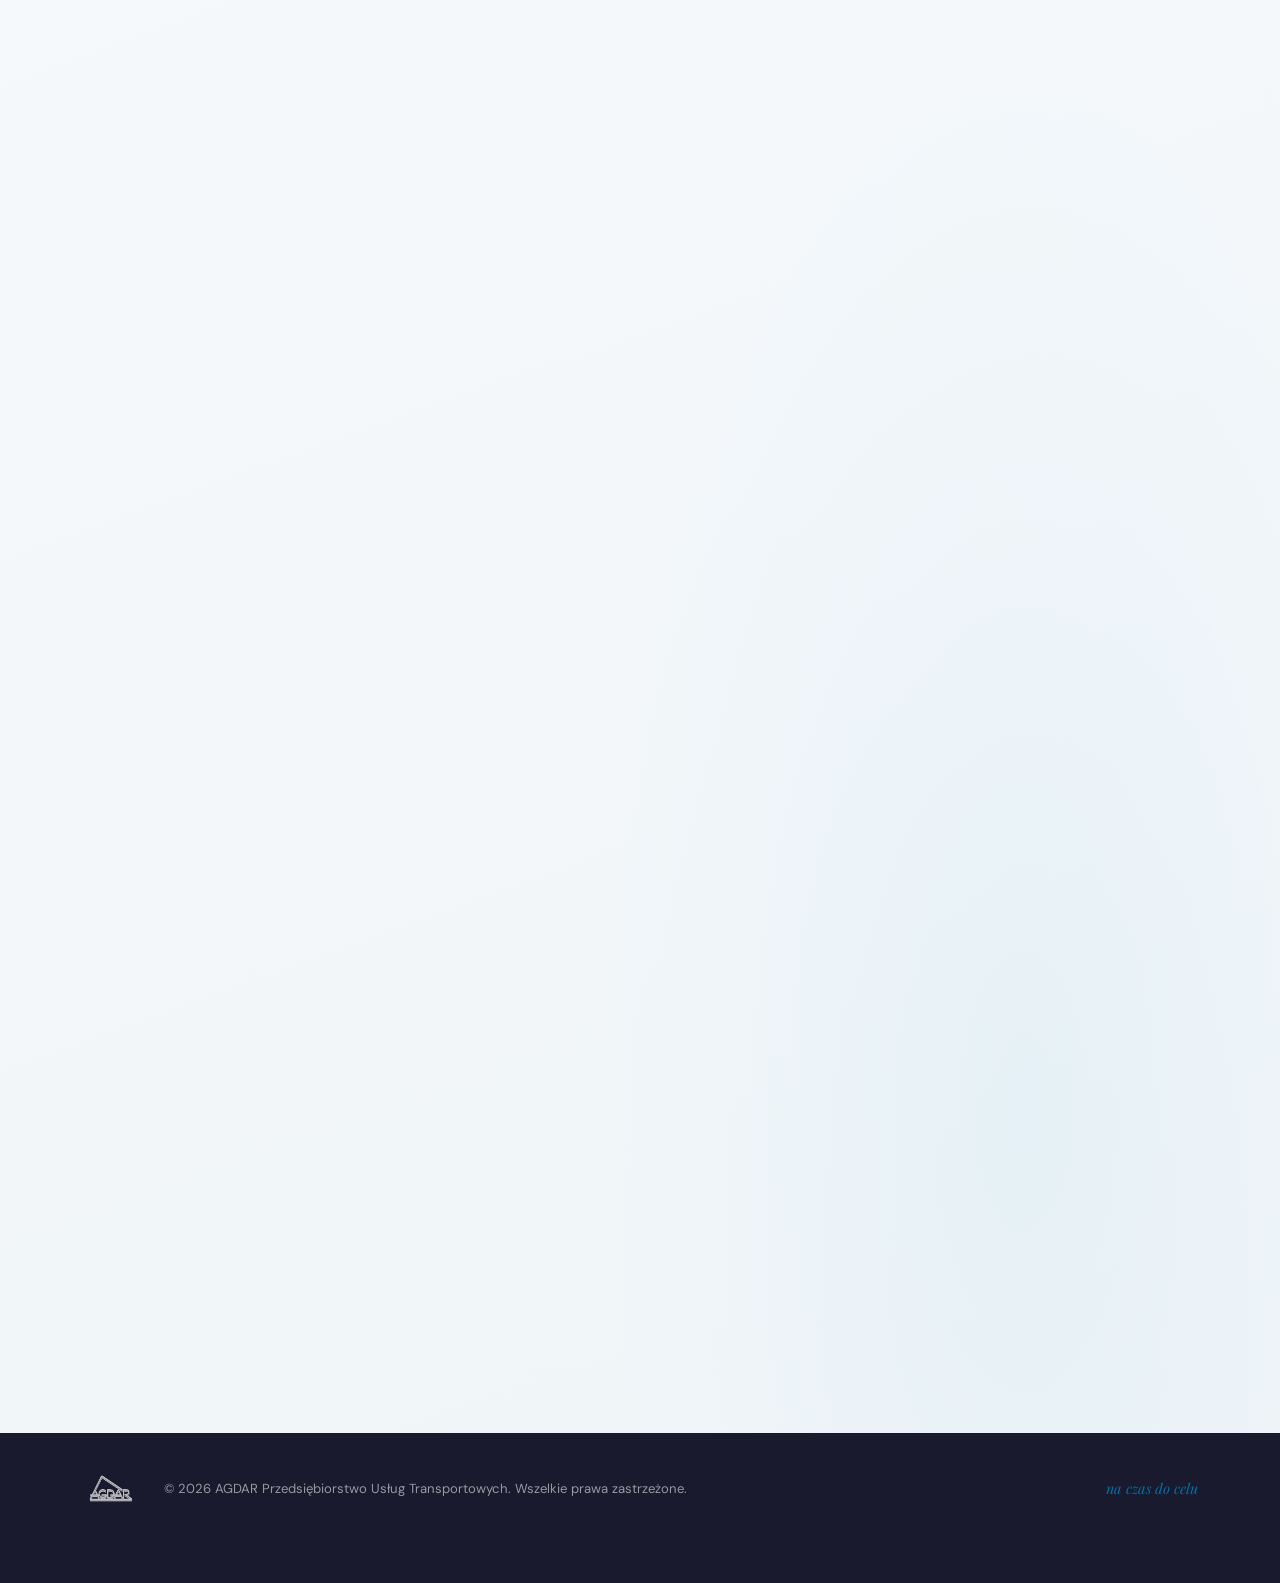
==== commit 747a9803: "lexical errors repair" ====
--- a/index.html
+++ b/index.html
@@ -194,7 +194,7 @@
   <section id="historia" class="content-section reveal-section historia-section">
     <div class="container">
       <header class="section-header">
-        <h2 class="section-title">Ponad 25 lat <span class="accent">na drochach</span></h2>
+        <h2 class="section-title">Ponad 25 lat <span class="accent">na drogach</span></h2>
         <p class="section-lead">Od skromnych początków do nowoczesnej floty na europejskich trasach.</p>
         <div class="title-rule"></div>
       </header>
@@ -292,31 +292,31 @@
                 </svg>
               </span>
               <div class="kontakt-detail">
-                <a href="tel:+48655124526">+48 65 512 45 26</a>
-                <span class="kontakt-sub">tel. / fax</span>
-              </div>
-            </li>
-
-            <li class="kontakt-item">
-              <span class="kontakt-icon" aria-hidden="true">
-                <svg xmlns="http://www.w3.org/2000/svg" viewBox="0 0 24 24" fill="none" stroke="currentColor" stroke-width="1.8" stroke-linecap="round" stroke-linejoin="round" width="20" height="20">
-                  <rect x="5" y="2" width="14" height="20" rx="2" ry="2"/><line x1="12" y1="18" x2="12.01" y2="18"/>
+                <a href="tel:+48600231655">+48 600 231 655</a>
+                <span class="kontakt-sub">tel.</span>
+              </div>
+            </li>
+
+            <li class="kontakt-item">
+              <span class="kontakt-icon" aria-hidden="true">
+                <svg xmlns="http://www.w3.org/2000/svg" viewBox="0 0 24 24" fill="none" stroke="currentColor" stroke-width="1.8" stroke-linecap="round" stroke-linejoin="round" width="20" height="20">
+                  <path d="M4 4h16c1.1 0 2 .9 2 2v12c0 1.1-.9 2-2 2H4c-1.1 0-2-.9-2-2V6c0-1.1.9-2 2-2z"/><polyline points="22,6 12,13 2,6"/>
                 </svg>
               </span>
               <div class="kontakt-detail">
-                <a href="tel:+48600231655">+48 600 231 655</a>
-                <span class="kontakt-sub">tel. kom.</span>
-              </div>
-            </li>
-
-            <li class="kontakt-item">
-              <span class="kontakt-icon" aria-hidden="true">
-                <svg xmlns="http://www.w3.org/2000/svg" viewBox="0 0 24 24" fill="none" stroke="currentColor" stroke-width="1.8" stroke-linecap="round" stroke-linejoin="round" width="20" height="20">
-                  <path d="M4 4h16c1.1 0 2 .9 2 2v12c0 1.1-.9 2-2 2H4c-1.1 0-2-.9-2-2V6c0-1.1.9-2 2-2z"/><polyline points="22,6 12,13 2,6"/>
+                <a href="mailto:agdar.kontakt@gmail.com">agdar.kontakt@gmail.com</a>
+              </div>
+            </li>
+
+            <li class="kontakt-item">
+              <span class="kontakt-icon" aria-hidden="true">
+                <svg xmlns="http://www.w3.org/2000/svg" viewBox="0 0 24 24" fill="none" stroke="currentColor" stroke-width="1.8" stroke-linecap="round" stroke-linejoin="round" width="20" height="20">
+                  <circle cx="12" cy="12" r="10"/><path d="M2 12h20M12 2a15.3 15.3 0 0 1 4 10 15.3 15.3 0 0 1-4 10 15.3 15.3 0 0 1-4-10 15.3 15.3 0 0 1 4-10z"/>
                 </svg>
               </span>
               <div class="kontakt-detail">
-                <a href="mailto:agdar.transport@gmail.com">agdar.transport@gmail.com</a>
+                <a href="https://agdar-transport.pl" target="_blank" rel="noopener noreferrer">agdar-transport.pl</a>
+                <span class="kontakt-sub">strona www</span>
               </div>
             </li>
 
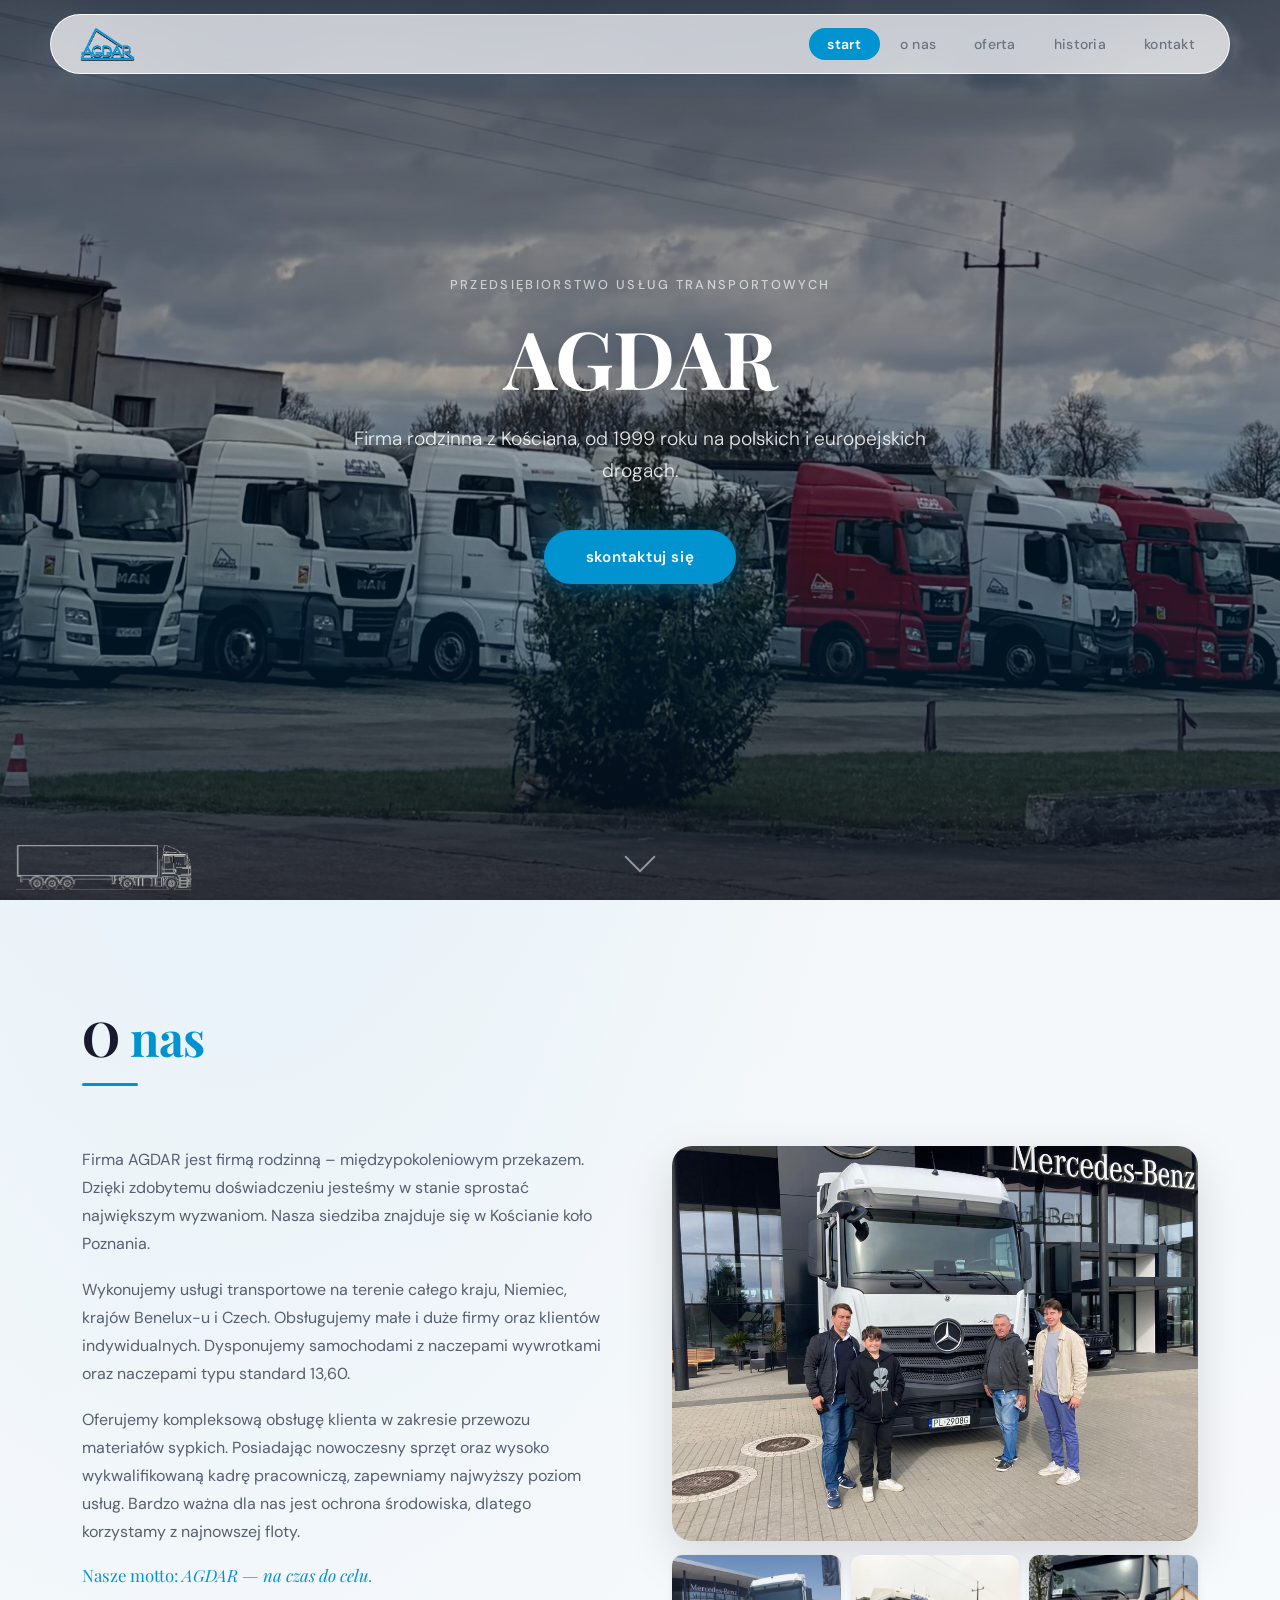
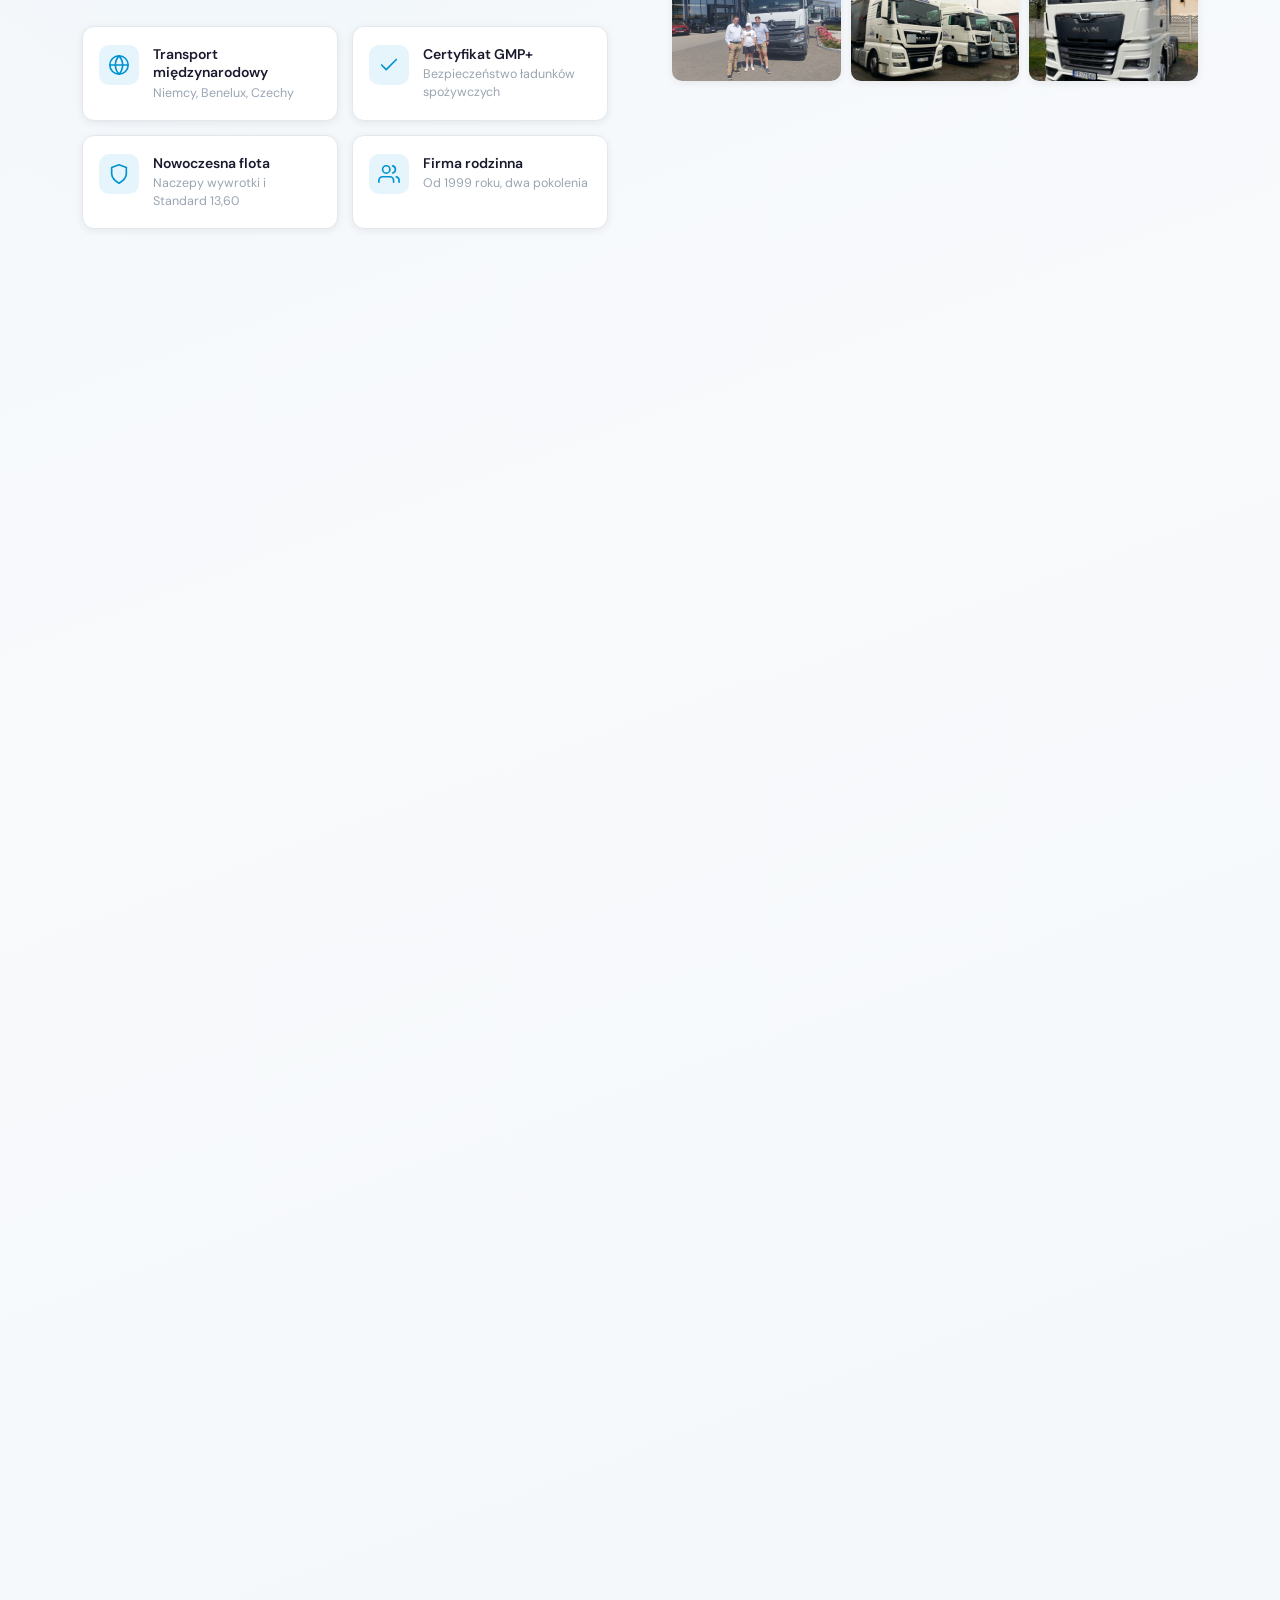
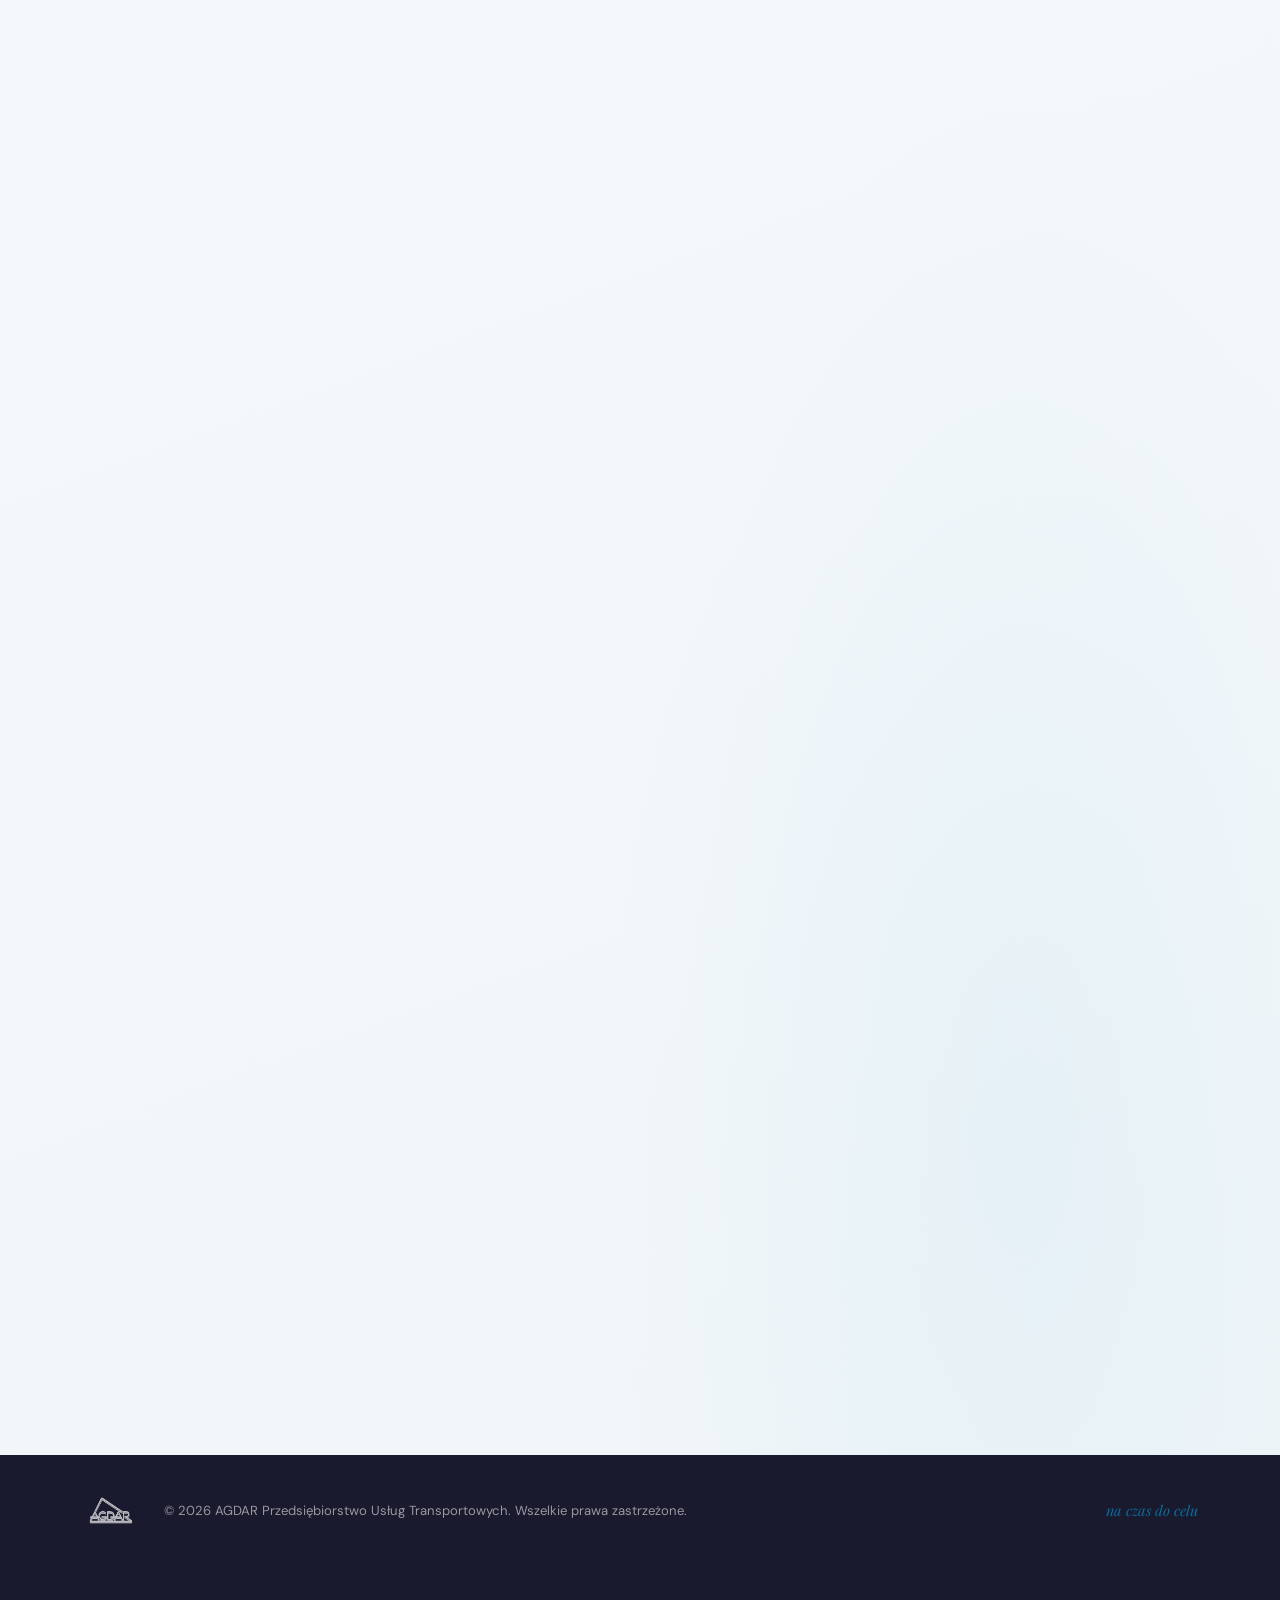
==== commit b3a05159: "photos changes" ====
--- a/index.html
+++ b/index.html
@@ -176,7 +176,7 @@
 
           <div class="oferta-small-photos">
             <img src="img/oferta2.jpg" alt="Flota ciągników MAN AGDAR w bazie w Kościanie" class="oferta-thumb" loading="lazy">
-            <img src="img/oferta3.JPG" alt="Rozładunek naczepy AGDAR – transport ładunków masowych" class="oferta-thumb" loading="lazy">
+            <img src="img/oferta_4.JPG" alt="Rozładunek naczepy AGDAR – transport ładunków masowych" class="oferta-thumb" loading="lazy">
           </div>
         </div>
 
@@ -215,24 +215,28 @@
           </div>
         </div>
 
-        <!-- 2010 — below -->
-        <div class="tl-item tl-below" role="listitem">
-          <div class="tl-connector">
-            <div class="tl-dot" aria-hidden="true"></div>
-          </div>
+        <!-- 2010 — above -->
+        <div class="tl-item tl-above" role="listitem">
           <div class="tl-content">
-            <div class="tl-year">2010</div>
             <figure class="tl-photo-wrap">
               <img src="img/historia_2.jpg" alt="Flota niebieskich ciągników DAF XF firmy AGDAR – era ekspansji" class="tl-photo" loading="lazy">
               <figcaption class="sr-only">Flota AGDAR ok. 2010 roku</figcaption>
             </figure>
+            <div class="tl-year">2010</div>
             <p class="tl-text">Wdrożenie certyfikatu <strong>GMP+</strong> — potwierdzenie najwyższych standardów bezpieczeństwa w transporcie artykułów spożywczych.</p>
+          </div>
+          <div class="tl-connector">
+            <div class="tl-dot" aria-hidden="true"></div>
           </div>
         </div>
 
         <!-- 2013 — above -->
         <div class="tl-item tl-above" role="listitem">
           <div class="tl-content">
+            <figure class="tl-photo-wrap">
+              <img src="img/historia3.jpg" alt="Flota AGDAR – ciągniki MAN" class="tl-photo" loading="lazy">
+              <figcaption class="sr-only">Flota AGDAR ok. 2013 roku</figcaption>
+            </figure>
             <div class="tl-year">2013</div>
             <p class="tl-text">Ubezpieczenie OC przewoźnika w ruchu kabotażowym — otwarcie na rynki <strong>Niemiec i całej Unii Europejskiej</strong>. Nowe możliwości dla klientów zagranicznych.</p>
           </div>
@@ -241,18 +245,18 @@
           </div>
         </div>
 
-        <!-- 2022 — below -->
-        <div class="tl-item tl-below" role="listitem">
+        <!-- 2022 — above -->
+        <div class="tl-item tl-above" role="listitem">
+          <div class="tl-content">
+            <figure class="tl-photo-wrap">
+              <img src="img/oferta3.JPG" alt="Nowy ciągnik MAN TGX – współczesna flota AGDAR" class="tl-photo" loading="lazy">
+              <figcaption class="sr-only">Nowy MAN TGX AGDAR, 2022</figcaption>
+            </figure>
+            <div class="tl-year">2022</div>
+            <p class="tl-text">Rozszerzenie parku o nowoczesne ciągniki z <strong>naczepami typu Standard</strong> — kolejny krok w modernizacji floty i poszerzeniu zakresu usług.</p>
+          </div>
           <div class="tl-connector">
             <div class="tl-dot" aria-hidden="true"></div>
-          </div>
-          <div class="tl-content">
-            <div class="tl-year">2022</div>
-            <figure class="tl-photo-wrap">
-              <img src="img/historia3.jpg" alt="Nowy ciągnik MAN TGX – współczesna flota AGDAR" class="tl-photo" loading="lazy">
-              <figcaption class="sr-only">Nowy MAN TGX AGDAR, 2022</figcaption>
-            </figure>
-            <p class="tl-text">Rozszerzenie parku o nowoczesne ciągniki z <strong>naczepami typu Standard</strong> — kolejny krok w modernizacji floty i poszerzeniu zakresu usług.</p>
           </div>
         </div>
       </div>
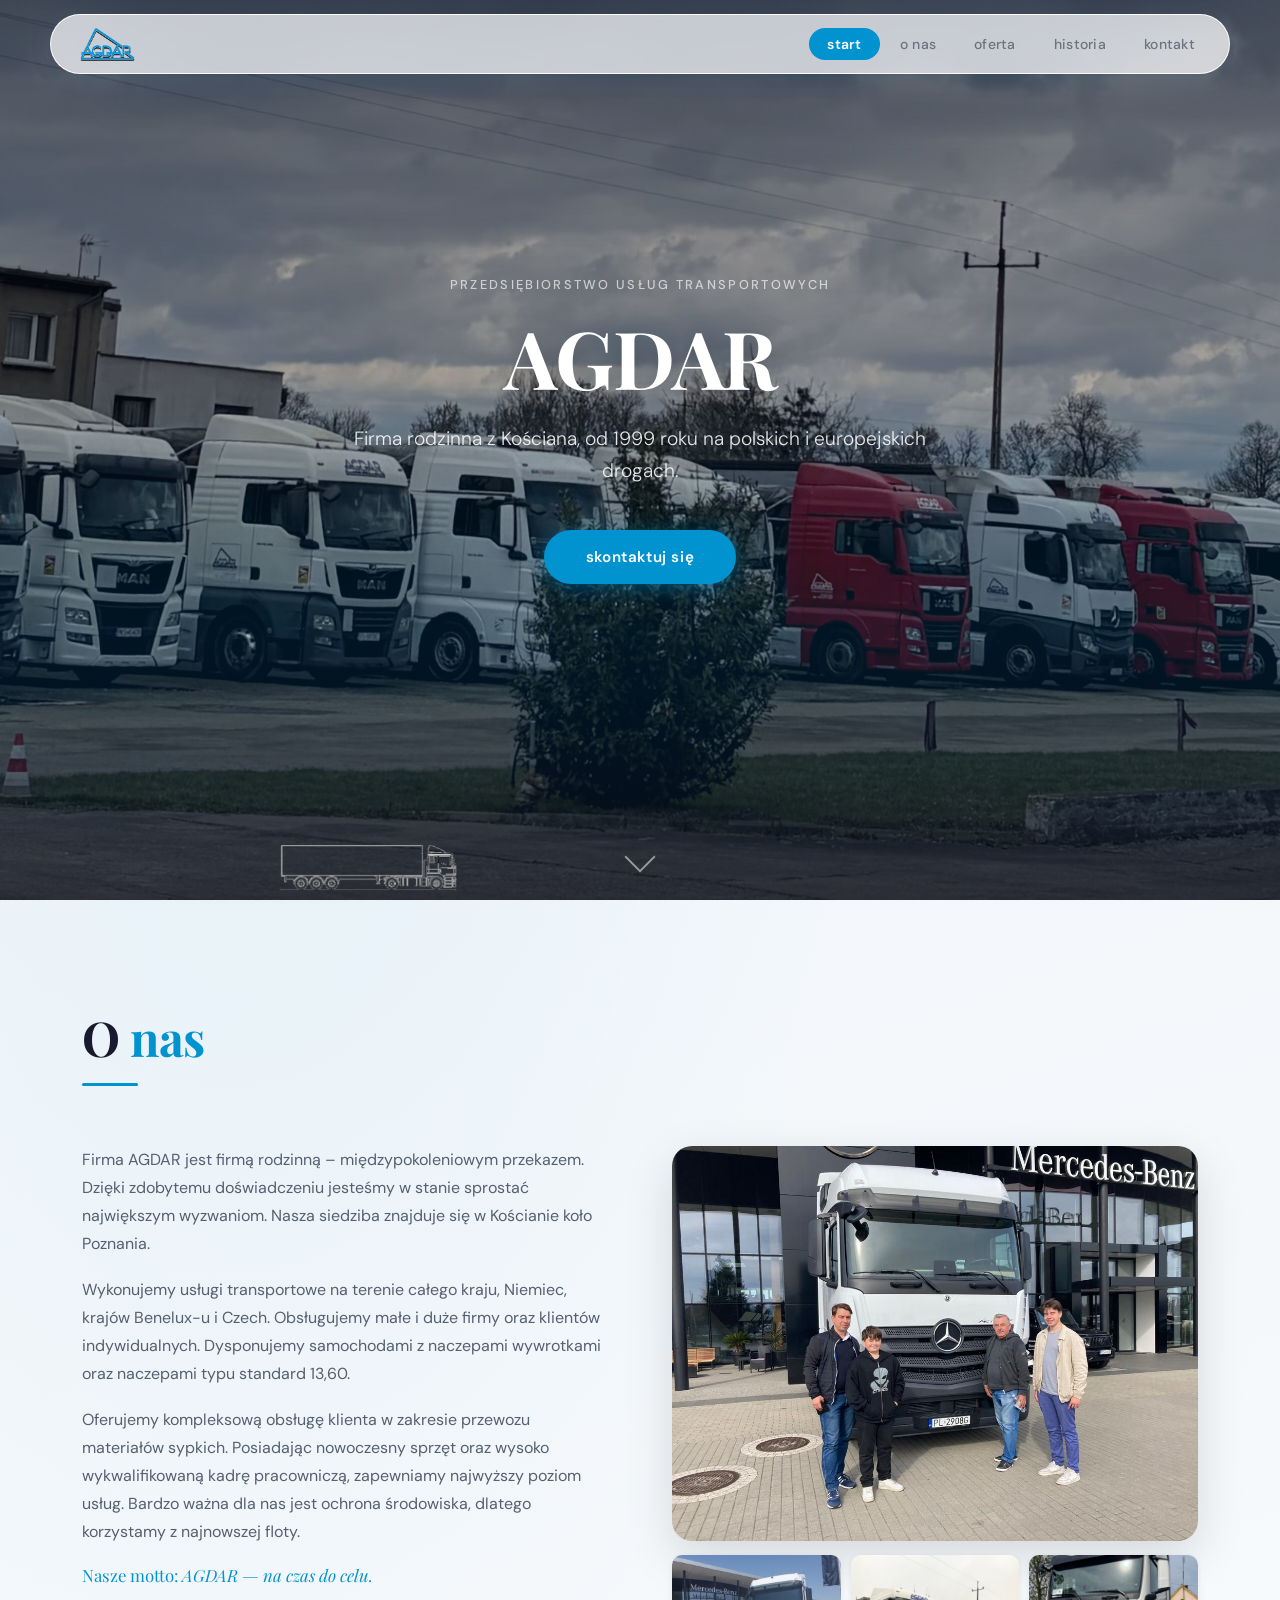
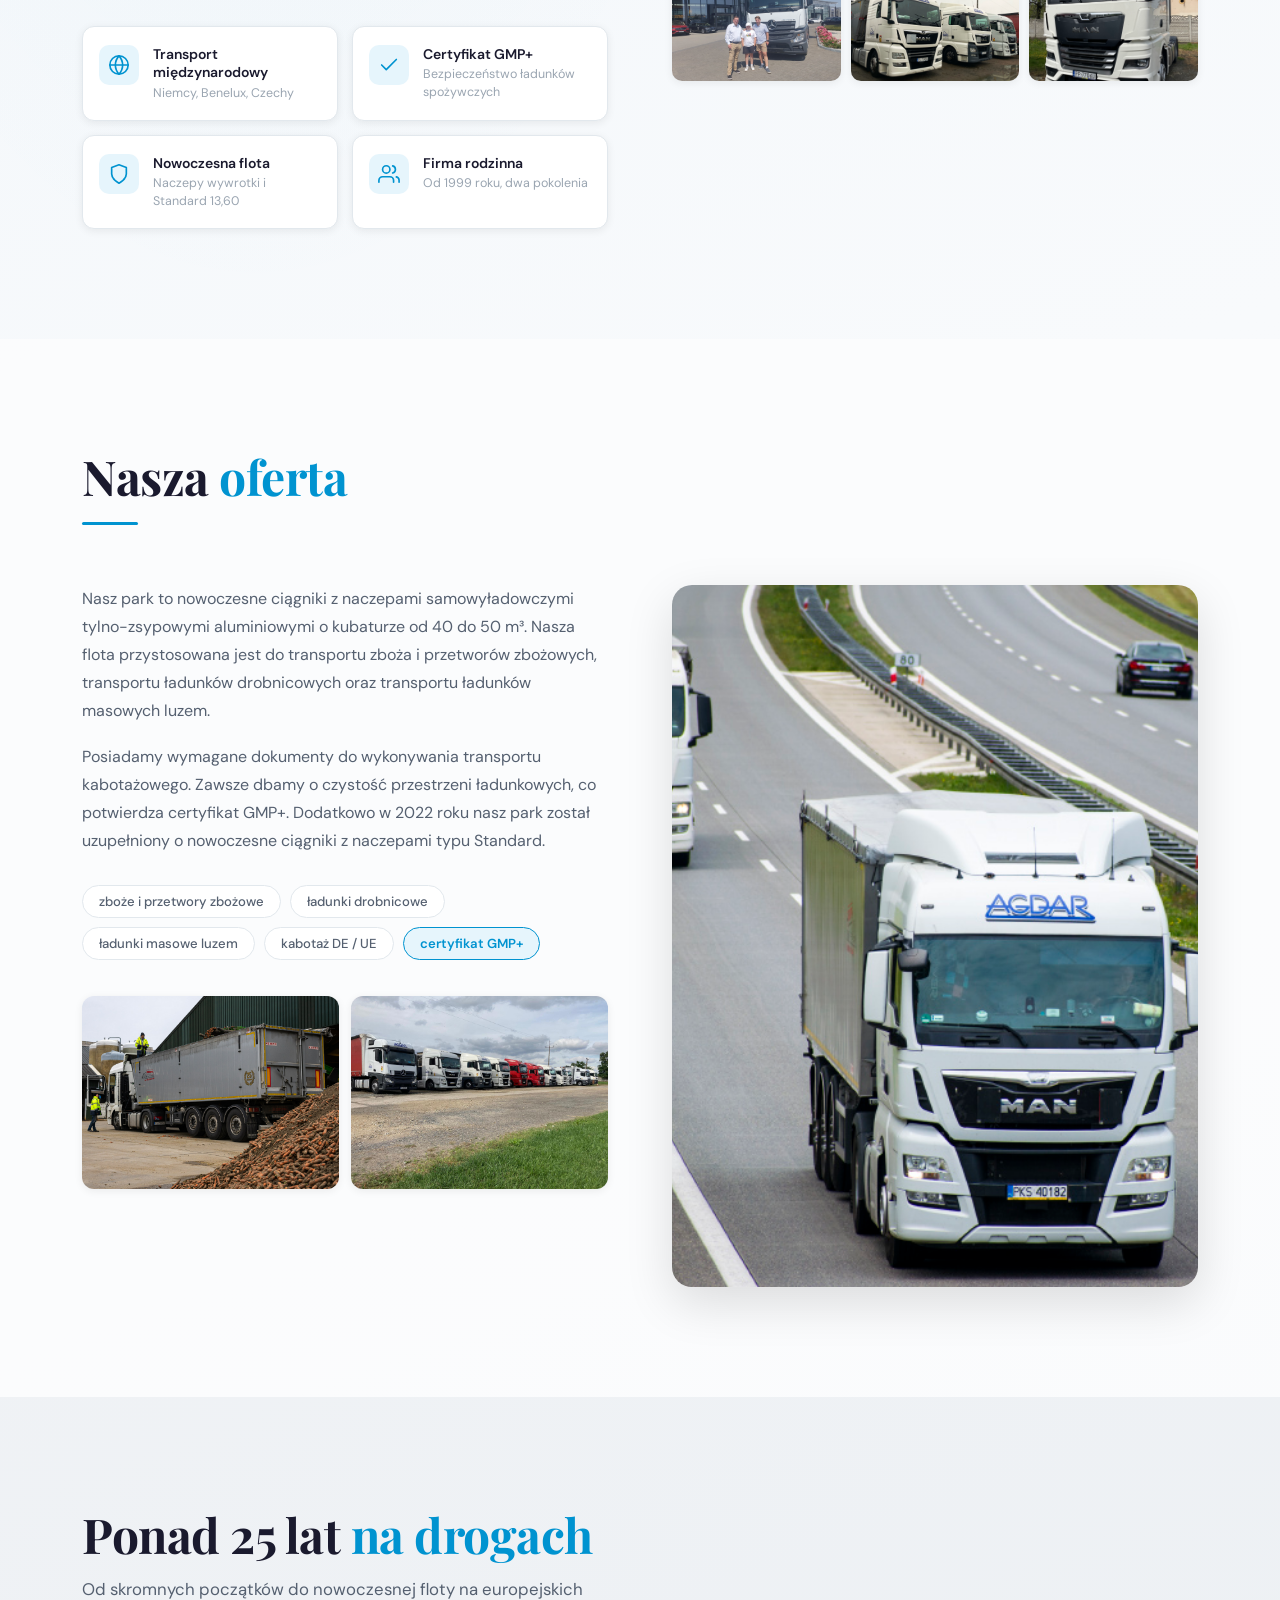
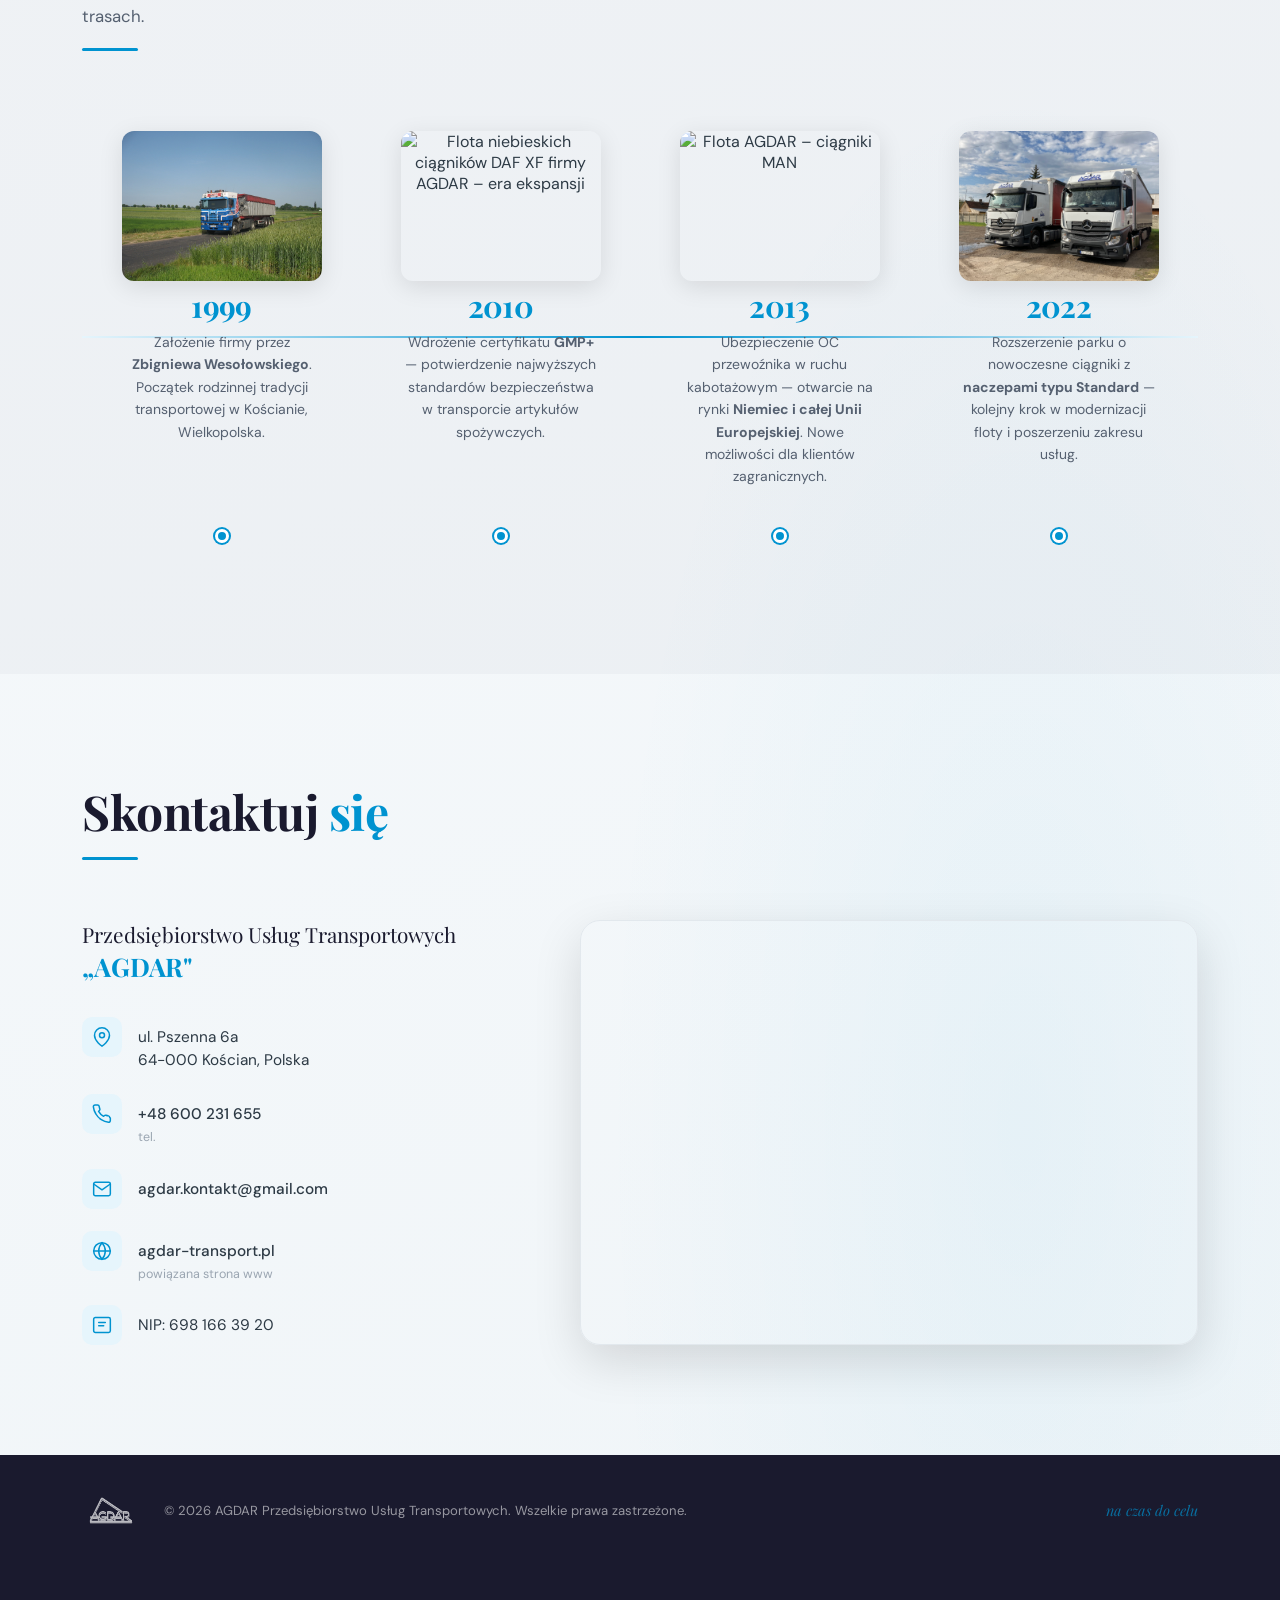
==== commit 69d26e74: "www transcription" ====
--- a/index.html
+++ b/index.html
@@ -320,7 +320,7 @@
               </span>
               <div class="kontakt-detail">
                 <a href="https://agdar-transport.pl" target="_blank" rel="noopener noreferrer">agdar-transport.pl</a>
-                <span class="kontakt-sub">strona www</span>
+                <span class="kontakt-sub">powiązana strona www</span>
               </div>
             </li>
 
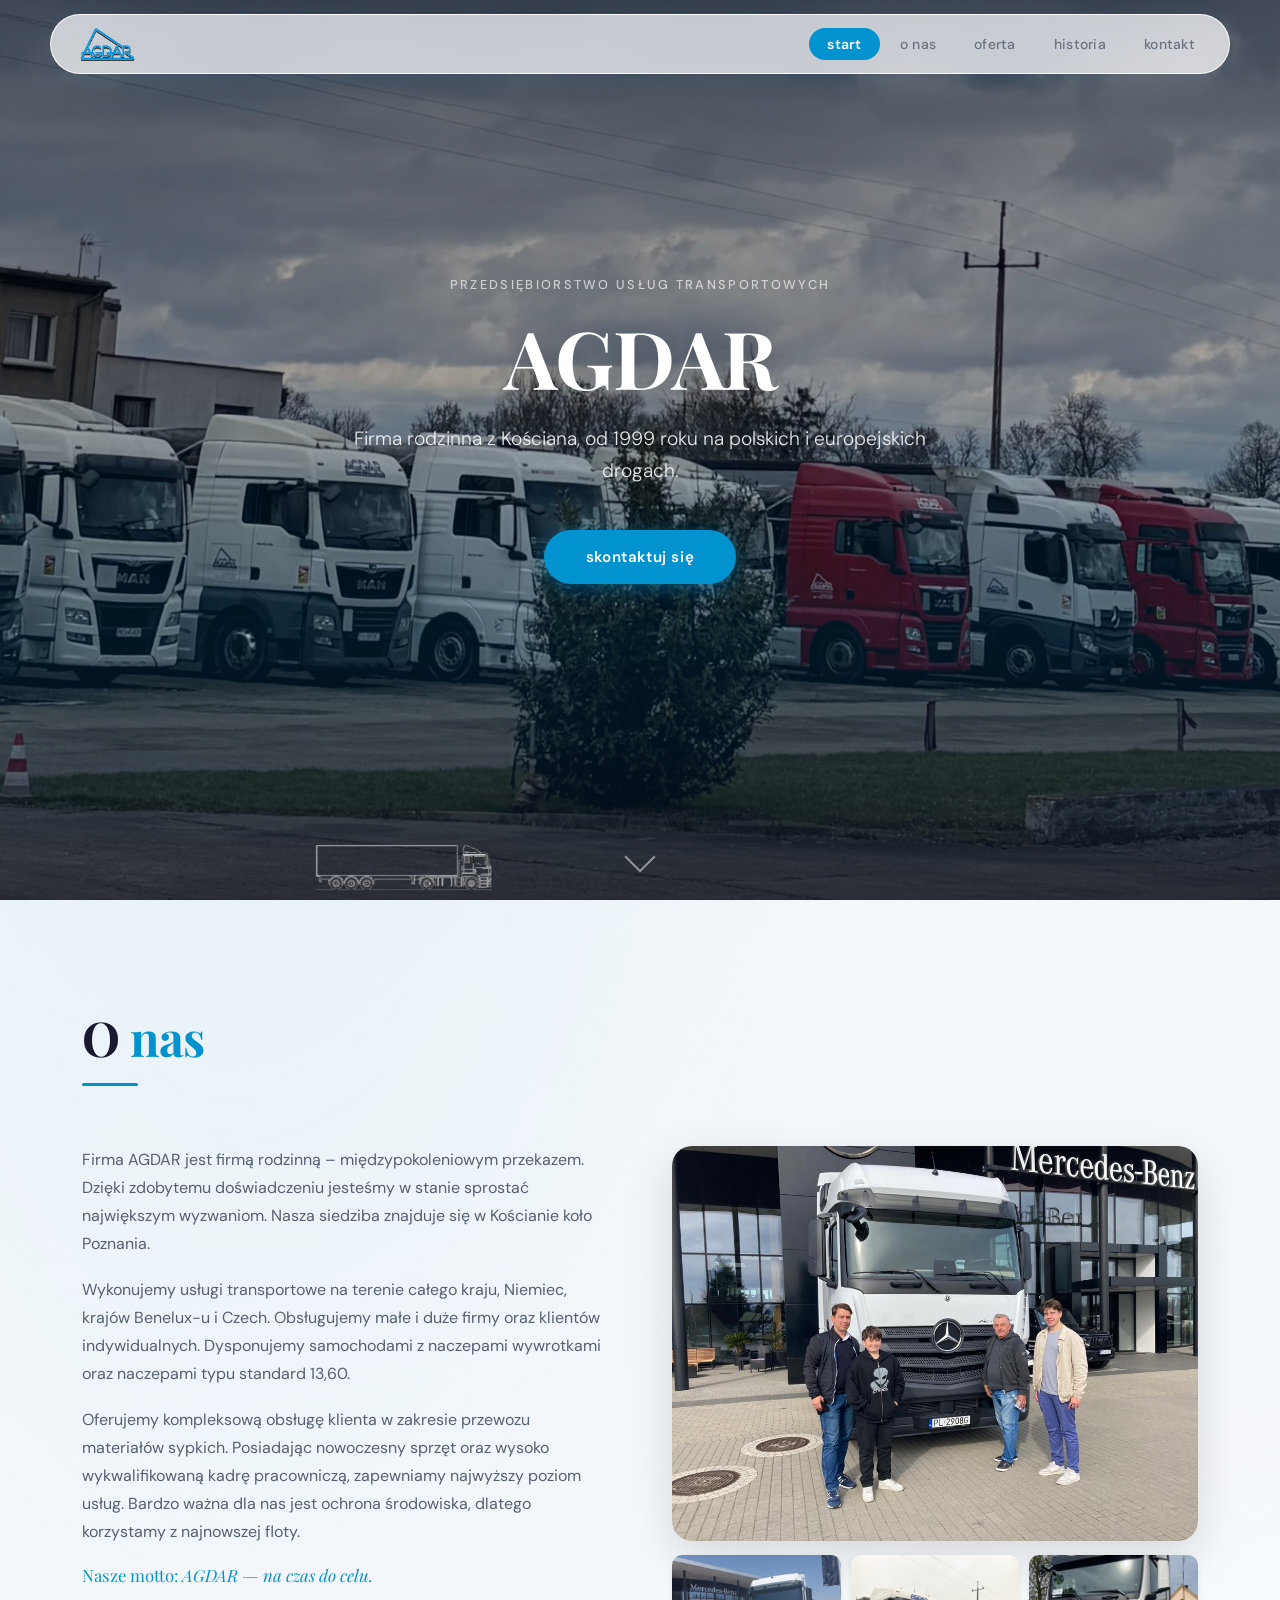
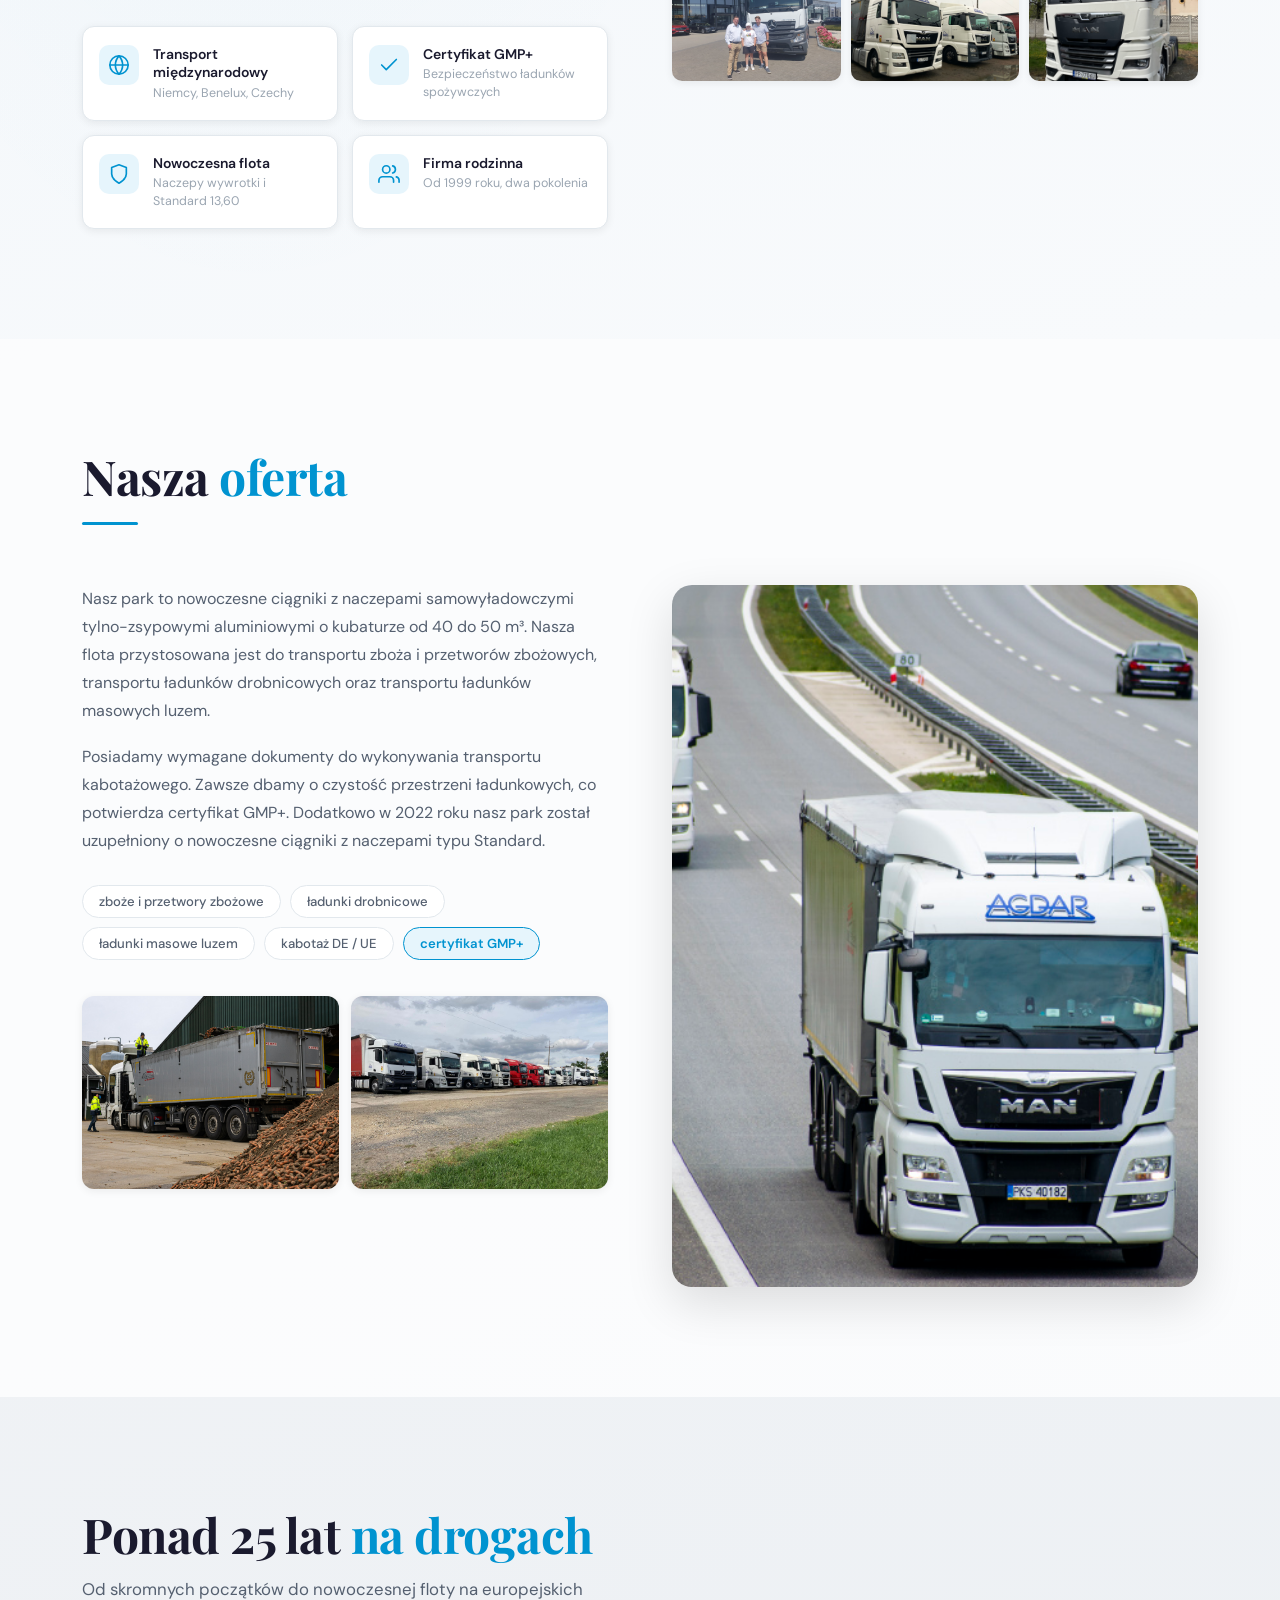
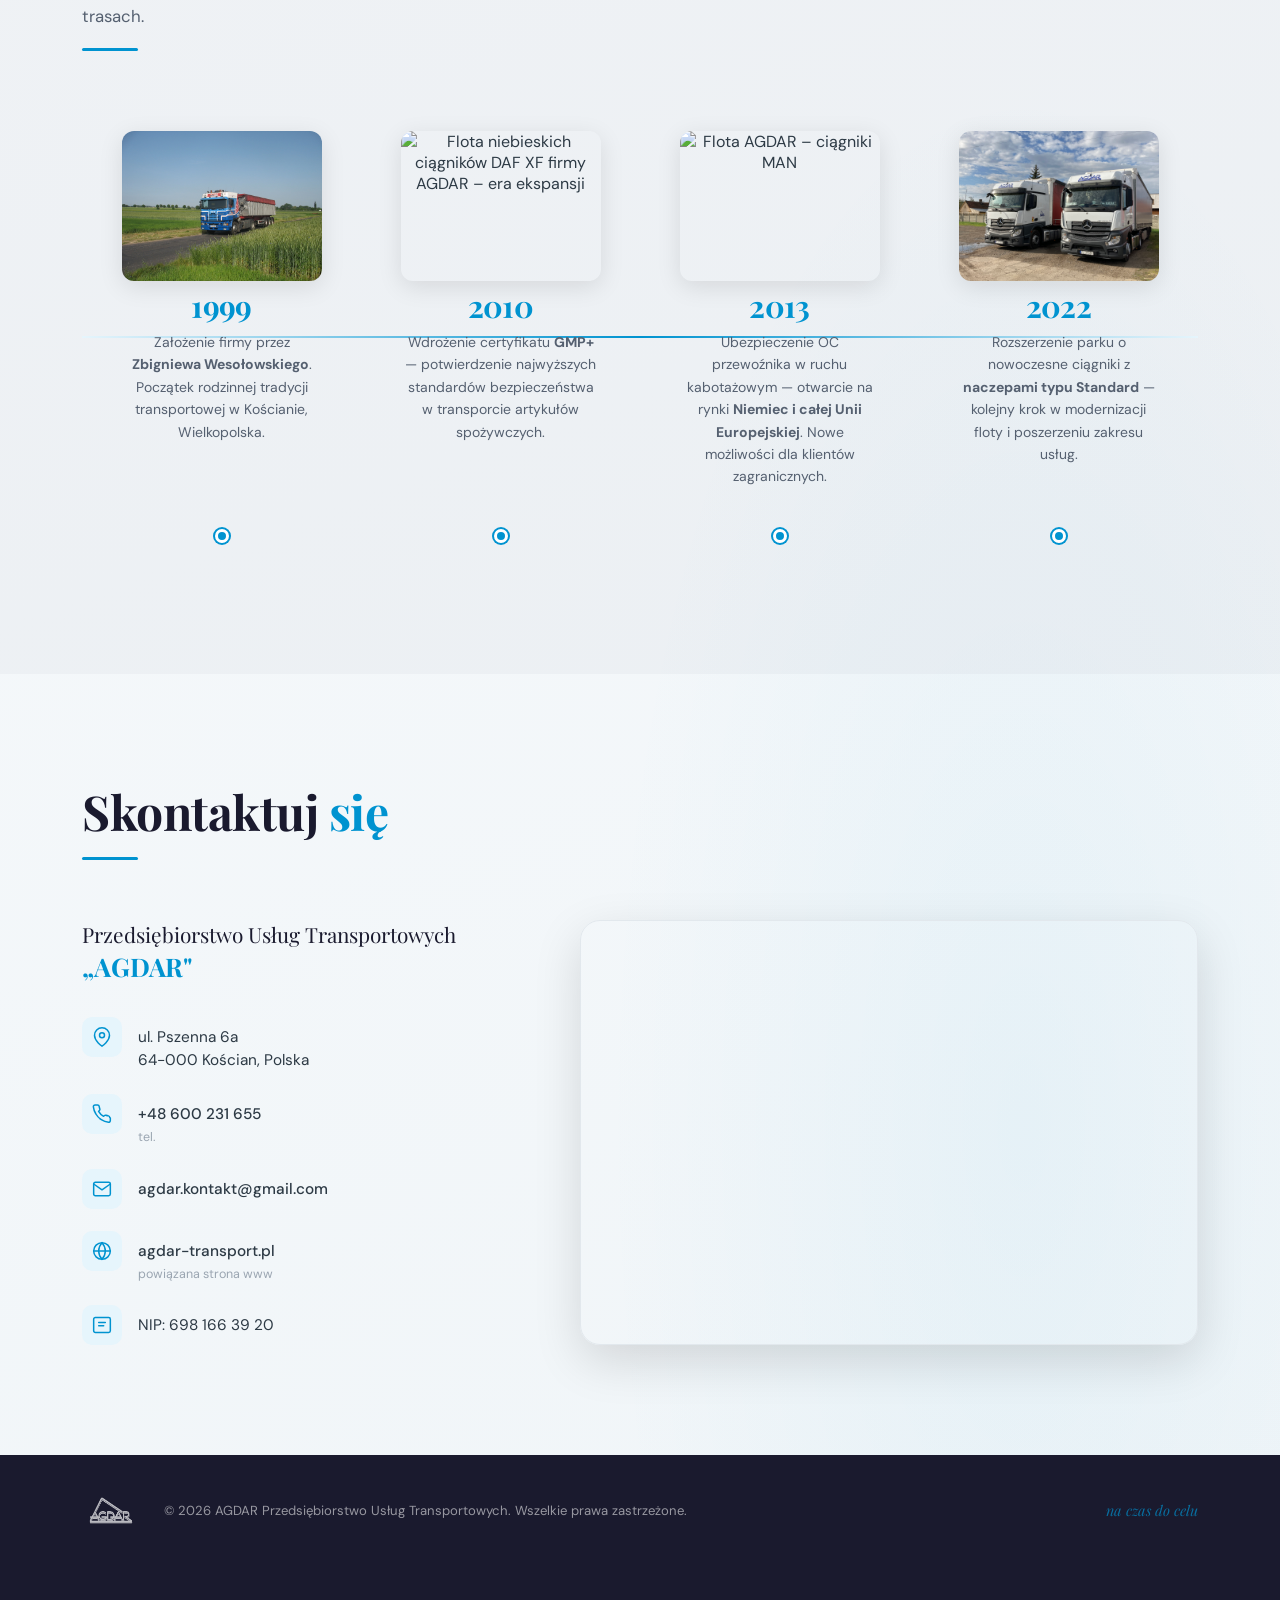
==== commit 131cc921: "https na http" ====
--- a/index.html
+++ b/index.html
@@ -319,7 +319,7 @@
                 </svg>
               </span>
               <div class="kontakt-detail">
-                <a href="https://agdar-transport.pl" target="_blank" rel="noopener noreferrer">agdar-transport.pl</a>
+                <a href="http://agdar-transport.pl" target="_blank" rel="noopener noreferrer">agdar-transport.pl</a>
                 <span class="kontakt-sub">powiązana strona www</span>
               </div>
             </li>
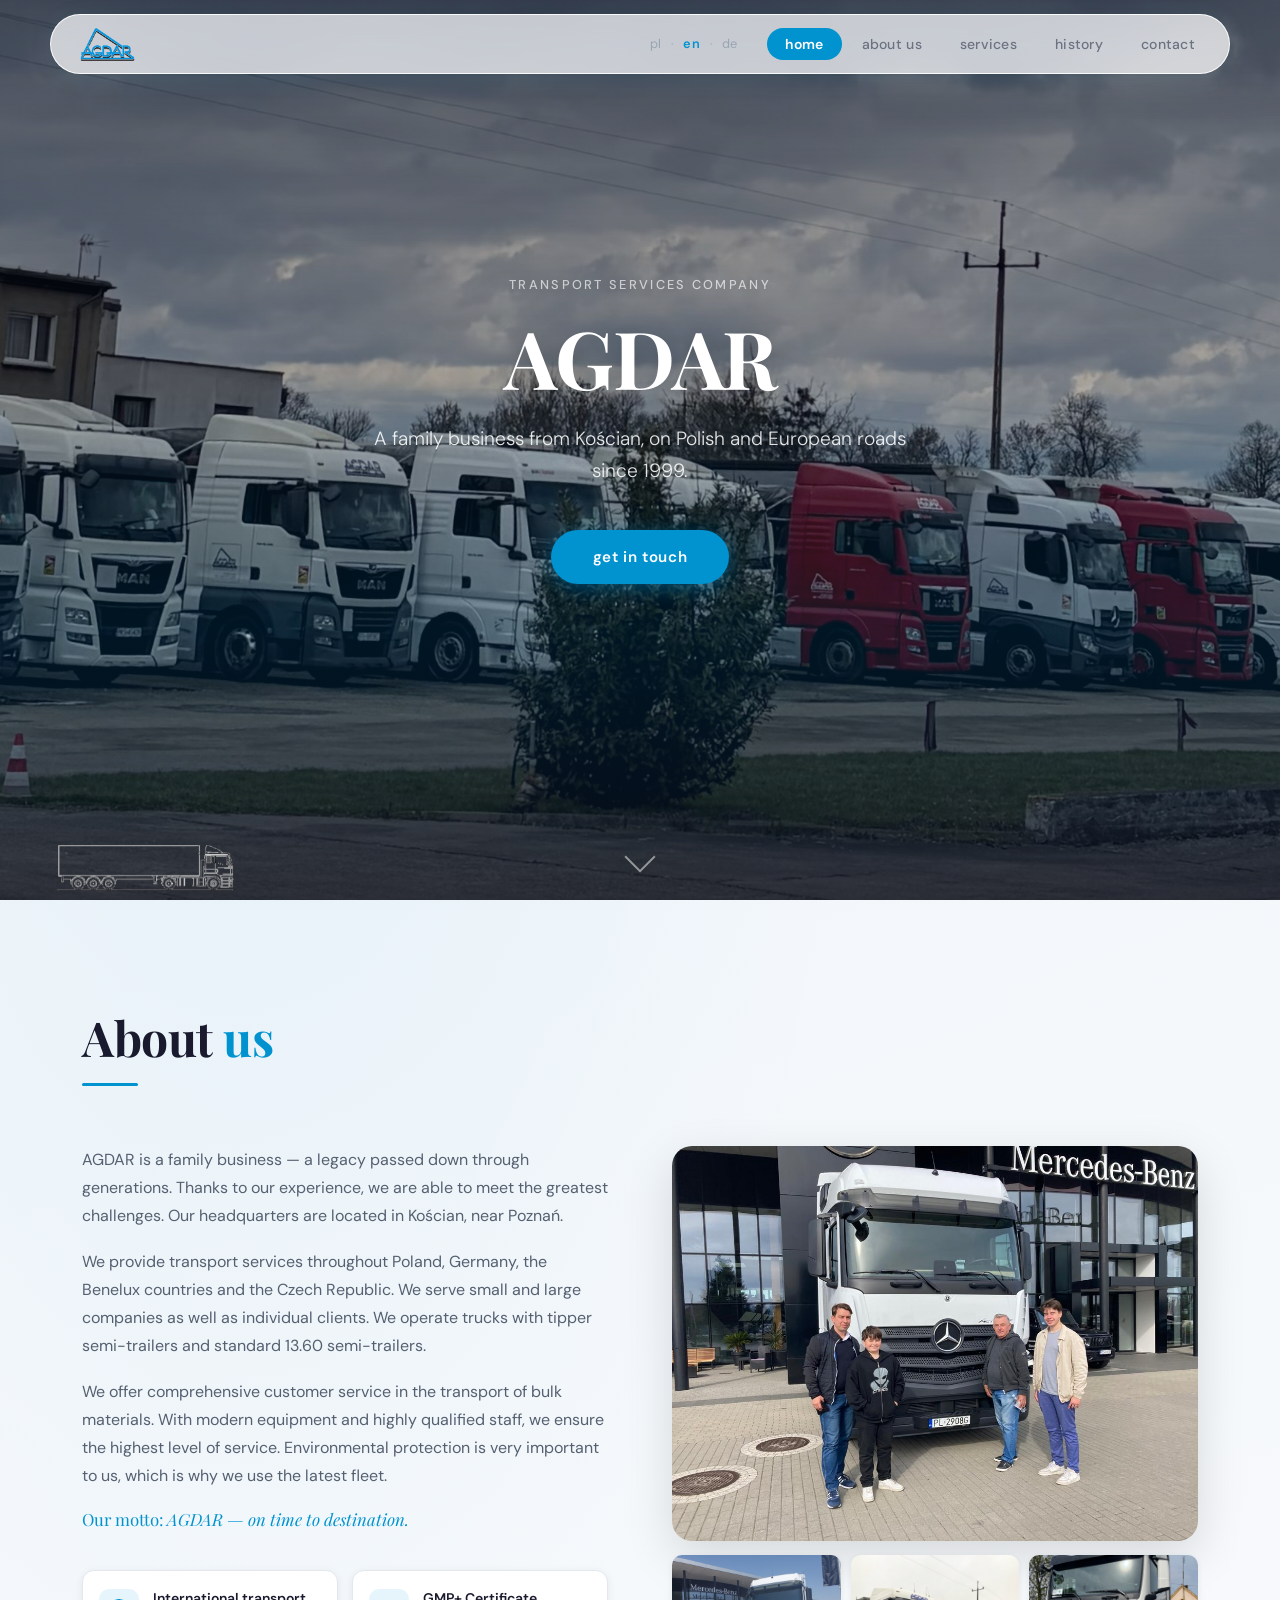
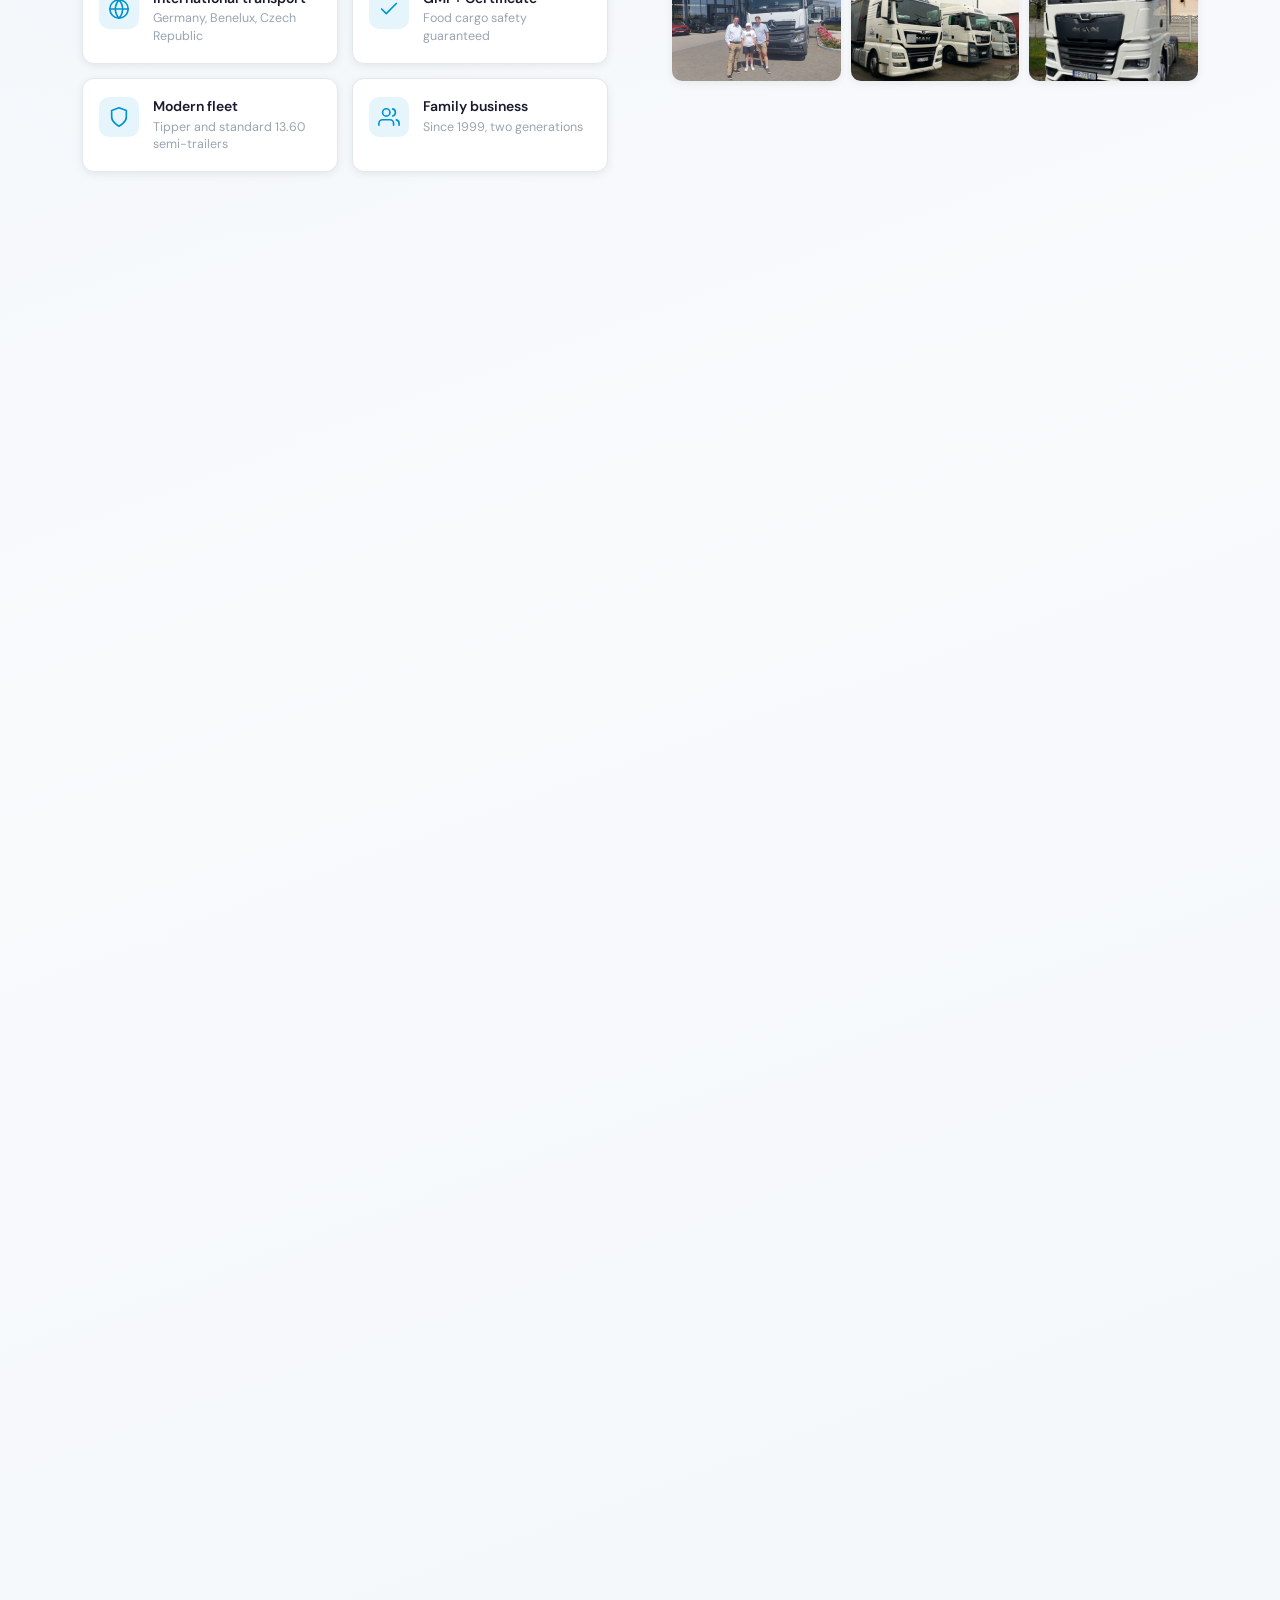
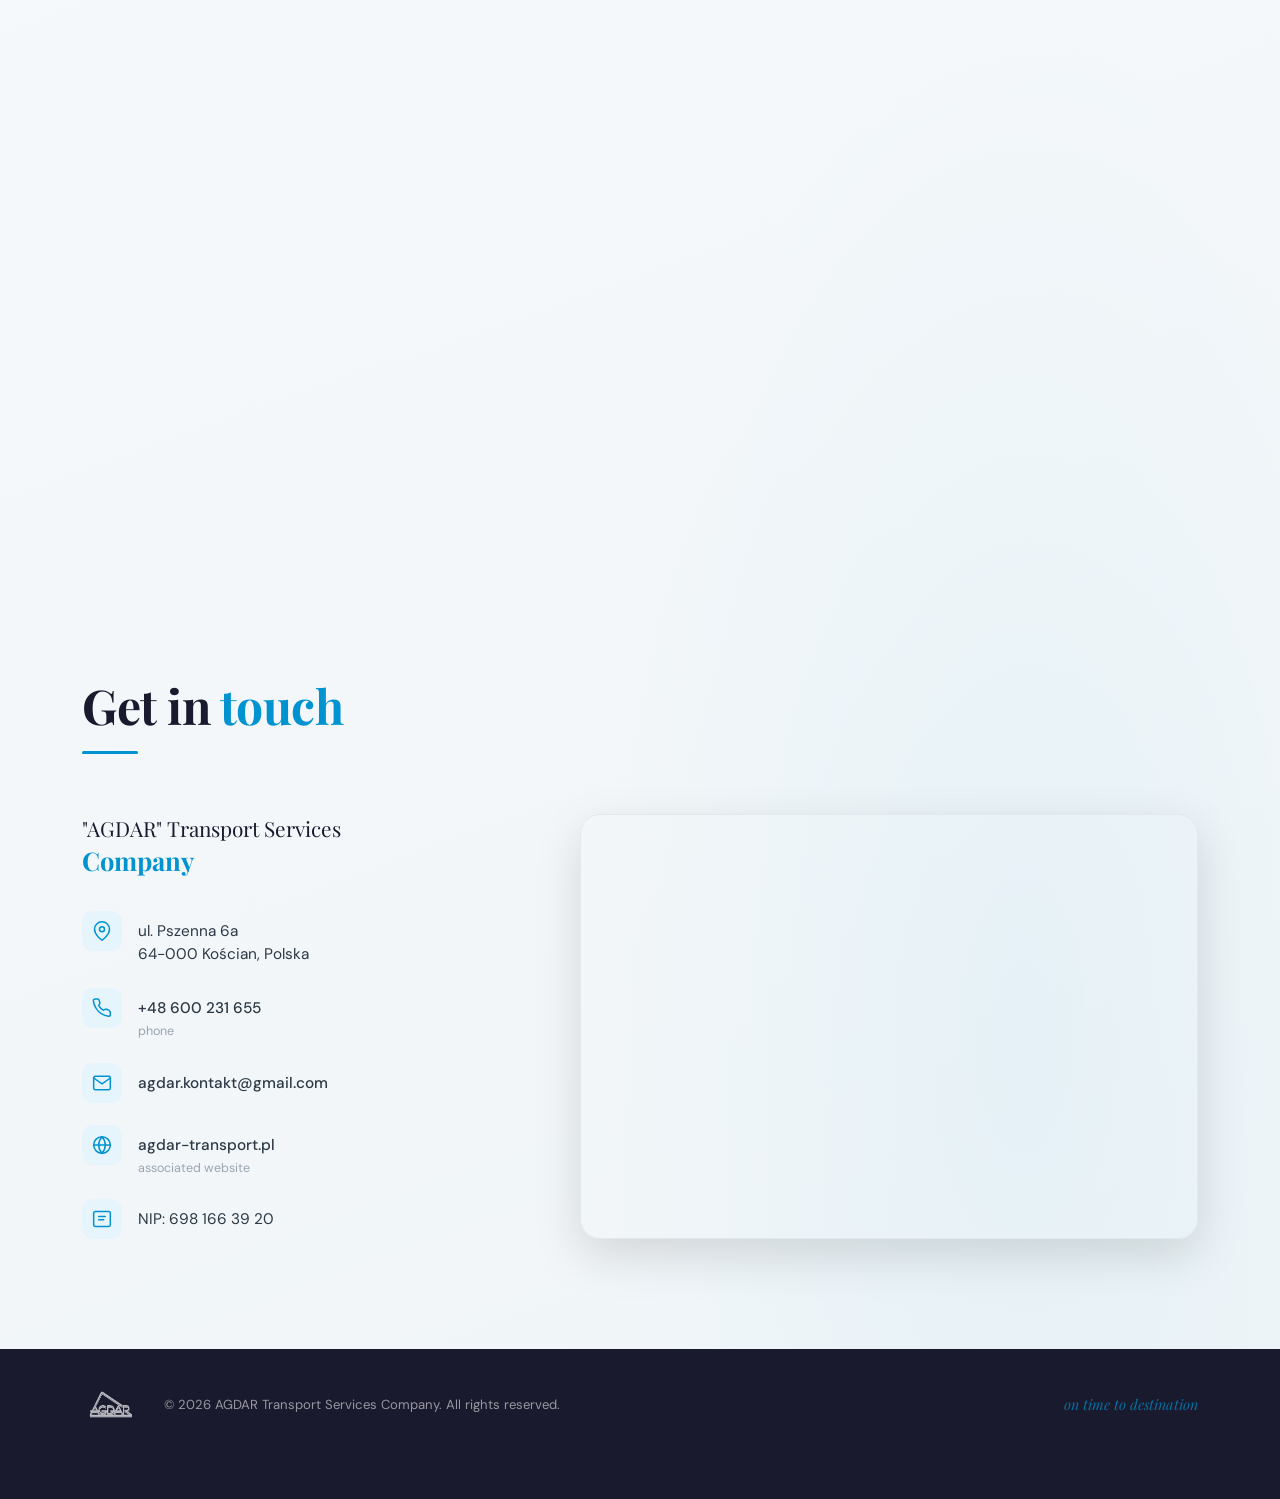
==== commit 1ea6394b: "pl en de" ====
--- a/index.html
+++ b/index.html
@@ -4,7 +4,7 @@
   <meta charset="UTF-8">
   <meta name="viewport" content="width=device-width, initial-scale=1.0">
   <title>AGDAR — Przedsiębiorstwo Usług Transportowych</title>
-  <meta name="description" content="AGDAR — rodzinna firma transportowa z Kościana. Transport krajowy i międzynarodowy, materiały sypkie i standard. Od 1999 roku na polskich i europejskich drogach.">
+  <meta name="description" content="AGDAR — rodzinna firma transportowa z Kościana. Transport krajowy i międzynarodowy, materiały sypkie i standard. Od 1999 roku na polskich i europejskich drogach." id="metaDescription">
   <link rel="preconnect" href="https://fonts.googleapis.com">
   <link rel="preconnect" href="https://fonts.gstatic.com" crossorigin>
   <link href="https://fonts.googleapis.com/css2?family=Playfair+Display:ital,wght@0,400;0,600;0,700;1,400&family=DM+Sans:opsz,wght@9..40,300;9..40,400;9..40,500;9..40,600&display=swap" rel="stylesheet">
@@ -20,17 +20,24 @@
       <a href="#start" class="nav-logo" aria-label="AGDAR – przejdź do strony głównej">
         <img src="img/agdar_logo_transparent.png" alt="Logo AGDAR" class="logo-img">
       </a>
+      <div class="lang-switcher" id="langSwitcher">
+        <button class="lang-option active" data-lang="pl" aria-label="Polski">pl</button>
+        <span class="lang-separator" aria-hidden="true">·</span>
+        <button class="lang-option" data-lang="en" aria-label="English">en</button>
+        <span class="lang-separator" aria-hidden="true">·</span>
+        <button class="lang-option" data-lang="de" aria-label="Deutsch">de</button>
+      </div>
       <button class="hamburger" id="hamburger" aria-label="Otwórz menu nawigacyjne" aria-expanded="false" aria-controls="nav-links">
         <span></span>
         <span></span>
         <span></span>
       </button>
       <ul class="nav-links" id="nav-links" role="list">
-        <li><a href="#start"    class="nav-link" data-section="start">start</a></li>
-        <li><a href="#o-nas"   class="nav-link" data-section="o-nas">o nas</a></li>
-        <li><a href="#oferta"  class="nav-link" data-section="oferta">oferta</a></li>
-        <li><a href="#historia" class="nav-link" data-section="historia">historia</a></li>
-        <li><a href="#kontakt" class="nav-link" data-section="kontakt">kontakt</a></li>
+        <li><a href="#start"    class="nav-link" data-section="start" data-i18n="nav_start">start</a></li>
+        <li><a href="#o-nas"   class="nav-link" data-section="o-nas" data-i18n="nav_about">o nas</a></li>
+        <li><a href="#oferta"  class="nav-link" data-section="oferta" data-i18n="nav_offer">oferta</a></li>
+        <li><a href="#historia" class="nav-link" data-section="historia" data-i18n="nav_history">historia</a></li>
+        <li><a href="#kontakt" class="nav-link" data-section="kontakt" data-i18n="nav_contact">kontakt</a></li>
       </ul>
     </div>
   </nav>
@@ -49,10 +56,10 @@
     <div class="hero-bg" role="img" aria-label="Panorama floty pojazdów AGDAR na parkingu"></div>
     <div class="hero-overlay"></div>
     <div class="hero-content">
-      <p class="hero-eyebrow">Przedsiębiorstwo Usług Transportowych</p>
+      <p class="hero-eyebrow" data-i18n="hero_eyebrow">Przedsiębiorstwo Usług Transportowych</p>
       <h1 class="hero-title">AGDAR</h1>
-      <p class="hero-subtitle">Firma rodzinna z Kościana, od 1999 roku na polskich i europejskich drogach.</p>
-      <a href="#kontakt" class="cta-button">skontaktuj się</a>
+      <p class="hero-subtitle" data-i18n="hero_subtitle">Firma rodzinna z Kościana, od 1999 roku na polskich i europejskich drogach.</p>
+      <a href="#kontakt" class="cta-button" data-i18n="hero_cta">skontaktuj się</a>
     </div>
     <div class="hero-scroll-hint" aria-hidden="true">
       <span></span>
@@ -65,23 +72,23 @@
   <section id="o-nas" class="content-section reveal-section">
     <div class="container">
       <header class="section-header">
-        <h2 class="section-title">O <span class="accent">nas</span></h2>
+        <h2 class="section-title" data-i18n="about_title">O <span class="accent">nas</span></h2>
         <div class="title-rule"></div>
       </header>
 
       <div class="onas-grid">
         <!-- Text column -->
         <div class="onas-left">
-          <p class="section-text">
+          <p class="section-text" data-i18n="about_text_1">
             Firma AGDAR jest firmą rodzinną – międzypokoleniowym przekazem. Dzięki zdobytemu doświadczeniu jesteśmy w stanie sprostać największym wyzwaniom. Nasza siedziba znajduje się w Kościanie koło Poznania.
           </p>
-          <p class="section-text">
+          <p class="section-text" data-i18n="about_text_2">
             Wykonujemy usługi transportowe na terenie całego kraju, Niemiec, krajów Benelux-u i Czech. Obsługujemy małe i duże firmy oraz klientów indywidualnych. Dysponujemy samochodami z naczepami wywrotkami oraz naczepami typu standard 13,60.
           </p>
-          <p class="section-text">
+          <p class="section-text" data-i18n="about_text_3">
             Oferujemy kompleksową obsługę klienta w zakresie przewozu materiałów sypkich. Posiadając nowoczesny sprzęt oraz wysoko wykwalifikowaną kadrę pracowniczą, zapewniamy najwyższy poziom usług. Bardzo ważna dla nas jest ochrona środowiska, dlatego korzystamy z najnowszej floty.
           </p>
-          <p class="section-motto">Nasze motto: <em>AGDAR — na czas do celu.</em></p>
+          <p class="section-motto" data-i18n="about_motto">Nasze motto: <em>AGDAR — na czas do celu.</em></p>
 
           <div class="feature-cards">
             <div class="feature-card">
@@ -91,8 +98,8 @@
                 </svg>
               </div>
               <div class="feature-text">
-                <strong>Transport międzynarodowy</strong>
-                <span>Niemcy, Benelux, Czechy</span>
+                <strong data-i18n="card_intl_title">Transport międzynarodowy</strong>
+                <span data-i18n="card_intl_desc_short">Niemcy, Benelux, Czechy</span>
               </div>
             </div>
             <div class="feature-card">
@@ -102,8 +109,8 @@
                 </svg>
               </div>
               <div class="feature-text">
-                <strong>Certyfikat GMP+</strong>
-                <span>Bezpieczeństwo ładunków spożywczych</span>
+                <strong data-i18n="card_gmp_title">Certyfikat GMP+</strong>
+                <span data-i18n="card_gmp_desc_short">Bezpieczeństwo ładunków spożywczych</span>
               </div>
             </div>
             <div class="feature-card">
@@ -113,8 +120,8 @@
                 </svg>
               </div>
               <div class="feature-text">
-                <strong>Nowoczesna flota</strong>
-                <span>Naczepy wywrotki i Standard 13,60</span>
+                <strong data-i18n="card_fleet_title">Nowoczesna flota</strong>
+                <span data-i18n="card_fleet_desc_short">Naczepy wywrotki i Standard 13,60</span>
               </div>
             </div>
             <div class="feature-card">
@@ -124,8 +131,8 @@
                 </svg>
               </div>
               <div class="feature-text">
-                <strong>Firma rodzinna</strong>
-                <span>Od 1999 roku, dwa pokolenia</span>
+                <strong data-i18n="card_family_title">Firma rodzinna</strong>
+                <span data-i18n="card_family_desc">Od 1999 roku, dwa pokolenia</span>
               </div>
             </div>
           </div>
@@ -152,26 +159,26 @@
   <section id="oferta" class="content-section reveal-section alt-bg">
     <div class="container">
       <header class="section-header">
-        <h2 class="section-title">Nasza <span class="accent">oferta</span></h2>
+        <h2 class="section-title" data-i18n="offer_title">Nasza <span class="accent">oferta</span></h2>
         <div class="title-rule"></div>
       </header>
 
       <div class="oferta-grid">
         <!-- Text column -->
         <div class="oferta-left">
-          <p class="section-text">
+          <p class="section-text" data-i18n="offer_text_1">
             Nasz park to nowoczesne ciągniki z naczepami samowyładowczymi tylno-zsypowymi aluminiowymi o kubaturze od 40 do 50&nbsp;m³. Nasza flota przystosowana jest do transportu zboża i przetworów zbożowych, transportu ładunków drobnicowych oraz transportu ładunków masowych luzem.
           </p>
-          <p class="section-text">
+          <p class="section-text" data-i18n="offer_text_2">
             Posiadamy wymagane dokumenty do wykonywania transportu kabotażowego. Zawsze dbamy o czystość przestrzeni ładunkowych, co potwierdza certyfikat GMP+. Dodatkowo w 2022 roku nasz park został uzupełniony o nowoczesne ciągniki z naczepami typu Standard.
           </p>
 
           <div class="tags" role="list" aria-label="Typy ładunków i certyfikaty">
-            <span class="tag" role="listitem">zboże i przetwory zbożowe</span>
-            <span class="tag" role="listitem">ładunki drobnicowe</span>
-            <span class="tag" role="listitem">ładunki masowe luzem</span>
-            <span class="tag" role="listitem">kabotaż DE / UE</span>
-            <span class="tag tag-accent" role="listitem">certyfikat GMP+</span>
+            <span class="tag" role="listitem" data-i18n="pill_grain">zboże i przetwory zbożowe</span>
+            <span class="tag" role="listitem" data-i18n="pill_general">ładunki drobnicowe</span>
+            <span class="tag" role="listitem" data-i18n="pill_bulk">ładunki masowe luzem</span>
+            <span class="tag" role="listitem" data-i18n="pill_cabotage">kabotaż DE / UE</span>
+            <span class="tag tag-accent" role="listitem" data-i18n="pill_gmp">certyfikat GMP+</span>
           </div>
 
           <div class="oferta-small-photos">
@@ -194,8 +201,8 @@
   <section id="historia" class="content-section reveal-section historia-section">
     <div class="container">
       <header class="section-header">
-        <h2 class="section-title">Ponad 25 lat <span class="accent">na drogach</span></h2>
-        <p class="section-lead">Od skromnych początków do nowoczesnej floty na europejskich trasach.</p>
+        <h2 class="section-title" data-i18n="history_title">Ponad 25 lat <span class="accent">na drogach</span></h2>
+        <p class="section-lead" data-i18n="history_lead">Od skromnych początków do nowoczesnej floty na europejskich trasach.</p>
         <div class="title-rule"></div>
       </header>
 
@@ -208,7 +215,7 @@
               <figcaption class="sr-only">Flota AGDAR w roku 1999</figcaption>
             </figure>
             <div class="tl-year">1999</div>
-            <p class="tl-text">Założenie firmy przez <strong>Zbigniewa Wesołowskiego</strong>. Początek rodzinnej tradycji transportowej w Kościanie, Wielkopolska.</p>
+            <p class="tl-text" data-i18n="history_1999">Założenie firmy przez <strong>Zbigniewa Wesołowskiego</strong>. Początek rodzinnej tradycji transportowej w Kościanie, Wielkopolska.</p>
           </div>
           <div class="tl-connector">
             <div class="tl-dot" aria-hidden="true"></div>
@@ -223,7 +230,7 @@
               <figcaption class="sr-only">Flota AGDAR ok. 2010 roku</figcaption>
             </figure>
             <div class="tl-year">2010</div>
-            <p class="tl-text">Wdrożenie certyfikatu <strong>GMP+</strong> — potwierdzenie najwyższych standardów bezpieczeństwa w transporcie artykułów spożywczych.</p>
+            <p class="tl-text" data-i18n="history_2010">Wdrożenie certyfikatu <strong>GMP+</strong> — potwierdzenie najwyższych standardów bezpieczeństwa w transporcie artykułów spożywczych.</p>
           </div>
           <div class="tl-connector">
             <div class="tl-dot" aria-hidden="true"></div>
@@ -238,7 +245,7 @@
               <figcaption class="sr-only">Flota AGDAR ok. 2013 roku</figcaption>
             </figure>
             <div class="tl-year">2013</div>
-            <p class="tl-text">Ubezpieczenie OC przewoźnika w ruchu kabotażowym — otwarcie na rynki <strong>Niemiec i całej Unii Europejskiej</strong>. Nowe możliwości dla klientów zagranicznych.</p>
+            <p class="tl-text" data-i18n="history_2013">Ubezpieczenie OC przewoźnika w ruchu kabotażowym — otwarcie na rynki <strong>Niemiec i całej Unii Europejskiej</strong>. Nowe możliwości dla klientów zagranicznych.</p>
           </div>
           <div class="tl-connector">
             <div class="tl-dot" aria-hidden="true"></div>
@@ -253,7 +260,7 @@
               <figcaption class="sr-only">Nowy MAN TGX AGDAR, 2022</figcaption>
             </figure>
             <div class="tl-year">2022</div>
-            <p class="tl-text">Rozszerzenie parku o nowoczesne ciągniki z <strong>naczepami typu Standard</strong> — kolejny krok w modernizacji floty i poszerzeniu zakresu usług.</p>
+            <p class="tl-text" data-i18n="history_2022">Rozszerzenie parku o nowoczesne ciągniki z <strong>naczepami typu Standard</strong> — kolejny krok w modernizacji floty i poszerzeniu zakresu usług.</p>
           </div>
           <div class="tl-connector">
             <div class="tl-dot" aria-hidden="true"></div>
@@ -269,13 +276,13 @@
   <section id="kontakt" class="content-section reveal-section">
     <div class="container">
       <header class="section-header">
-        <h2 class="section-title">Skontaktuj <span class="accent">się</span></h2>
+        <h2 class="section-title" data-i18n="contact_title">Skontaktuj <span class="accent">się</span></h2>
         <div class="title-rule"></div>
       </header>
 
       <div class="kontakt-grid">
         <div class="kontakt-info">
-          <p class="company-name">Przedsiębiorstwo Usług Transportowych<br><strong>„AGDAR"</strong></p>
+          <p class="company-name" data-i18n="contact_company">Przedsiębiorstwo Usług Transportowych<br><strong>„AGDAR"</strong></p>
 
           <ul class="kontakt-list" role="list">
             <li class="kontakt-item">
@@ -297,7 +304,7 @@
               </span>
               <div class="kontakt-detail">
                 <a href="tel:+48600231655">+48 600 231 655</a>
-                <span class="kontakt-sub">tel.</span>
+                <span class="kontakt-sub" data-i18n="contact_phone_label">tel.</span>
               </div>
             </li>
 
@@ -320,7 +327,7 @@
               </span>
               <div class="kontakt-detail">
                 <a href="http://agdar-transport.pl" target="_blank" rel="noopener noreferrer">agdar-transport.pl</a>
-                <span class="kontakt-sub">powiązana strona www</span>
+                <span class="kontakt-sub" data-i18n="contact_website_label">powiązana strona www</span>
               </div>
             </li>
 
@@ -359,11 +366,12 @@
   <footer class="site-footer">
     <div class="container footer-inner">
       <img src="img/agdar_logo_transparent.png" alt="Logo AGDAR" class="footer-logo" loading="lazy">
-      <p class="footer-copy">© 2026 AGDAR Przedsiębiorstwo Usług Transportowych. Wszelkie prawa zastrzeżone.</p>
-      <p class="footer-motto"><em>na czas do celu</em></p>
+      <p class="footer-copy" data-i18n="footer_copy">© 2026 AGDAR Przedsiębiorstwo Usług Transportowych. Wszelkie prawa zastrzeżone.</p>
+      <p class="footer-motto"><em data-i18n="truck_motto">na czas do celu</em></p>
     </div>
   </footer>
 
+  <script src="translations.js"></script>
   <script src="script.js"></script>
 </body>
 </html>
--- a/style.css
+++ b/style.css
@@ -160,6 +160,47 @@
   font-weight: 600;
 }
 
+/* Language switcher */
+.lang-switcher {
+  display: flex;
+  align-items: center;
+  gap: 4px;
+  margin-left: auto;
+  margin-right: 8px;
+  flex-shrink: 0;
+}
+
+.lang-option {
+  background: none;
+  border: none;
+  padding: 4px 6px;
+  font-family: var(--font-sans);
+  font-size: 0.8rem;
+  font-weight: 400;
+  text-transform: lowercase;
+  letter-spacing: 0.02em;
+  color: var(--gray-400);
+  cursor: pointer;
+  transition: color var(--transition);
+  line-height: 1;
+}
+
+.lang-option:hover {
+  color: var(--dark);
+}
+
+.lang-option.active {
+  color: var(--blue);
+  font-weight: 600;
+}
+
+.lang-separator {
+  color: var(--gray-400);
+  font-size: 0.75rem;
+  user-select: none;
+  line-height: 1;
+}
+
 /* Hamburger */
 .hamburger {
   display: none;
@@ -926,6 +967,11 @@
 
   .navbar { padding: 10px 16px; }
   .nav-inner { padding: 8px 12px 8px 16px; }
+
+  /* Language switcher on mobile: before hamburger */
+  .lang-switcher {
+    margin-right: 4px;
+  }
 
   /* Show hamburger, hide link list by default */
   .hamburger { display: flex; }
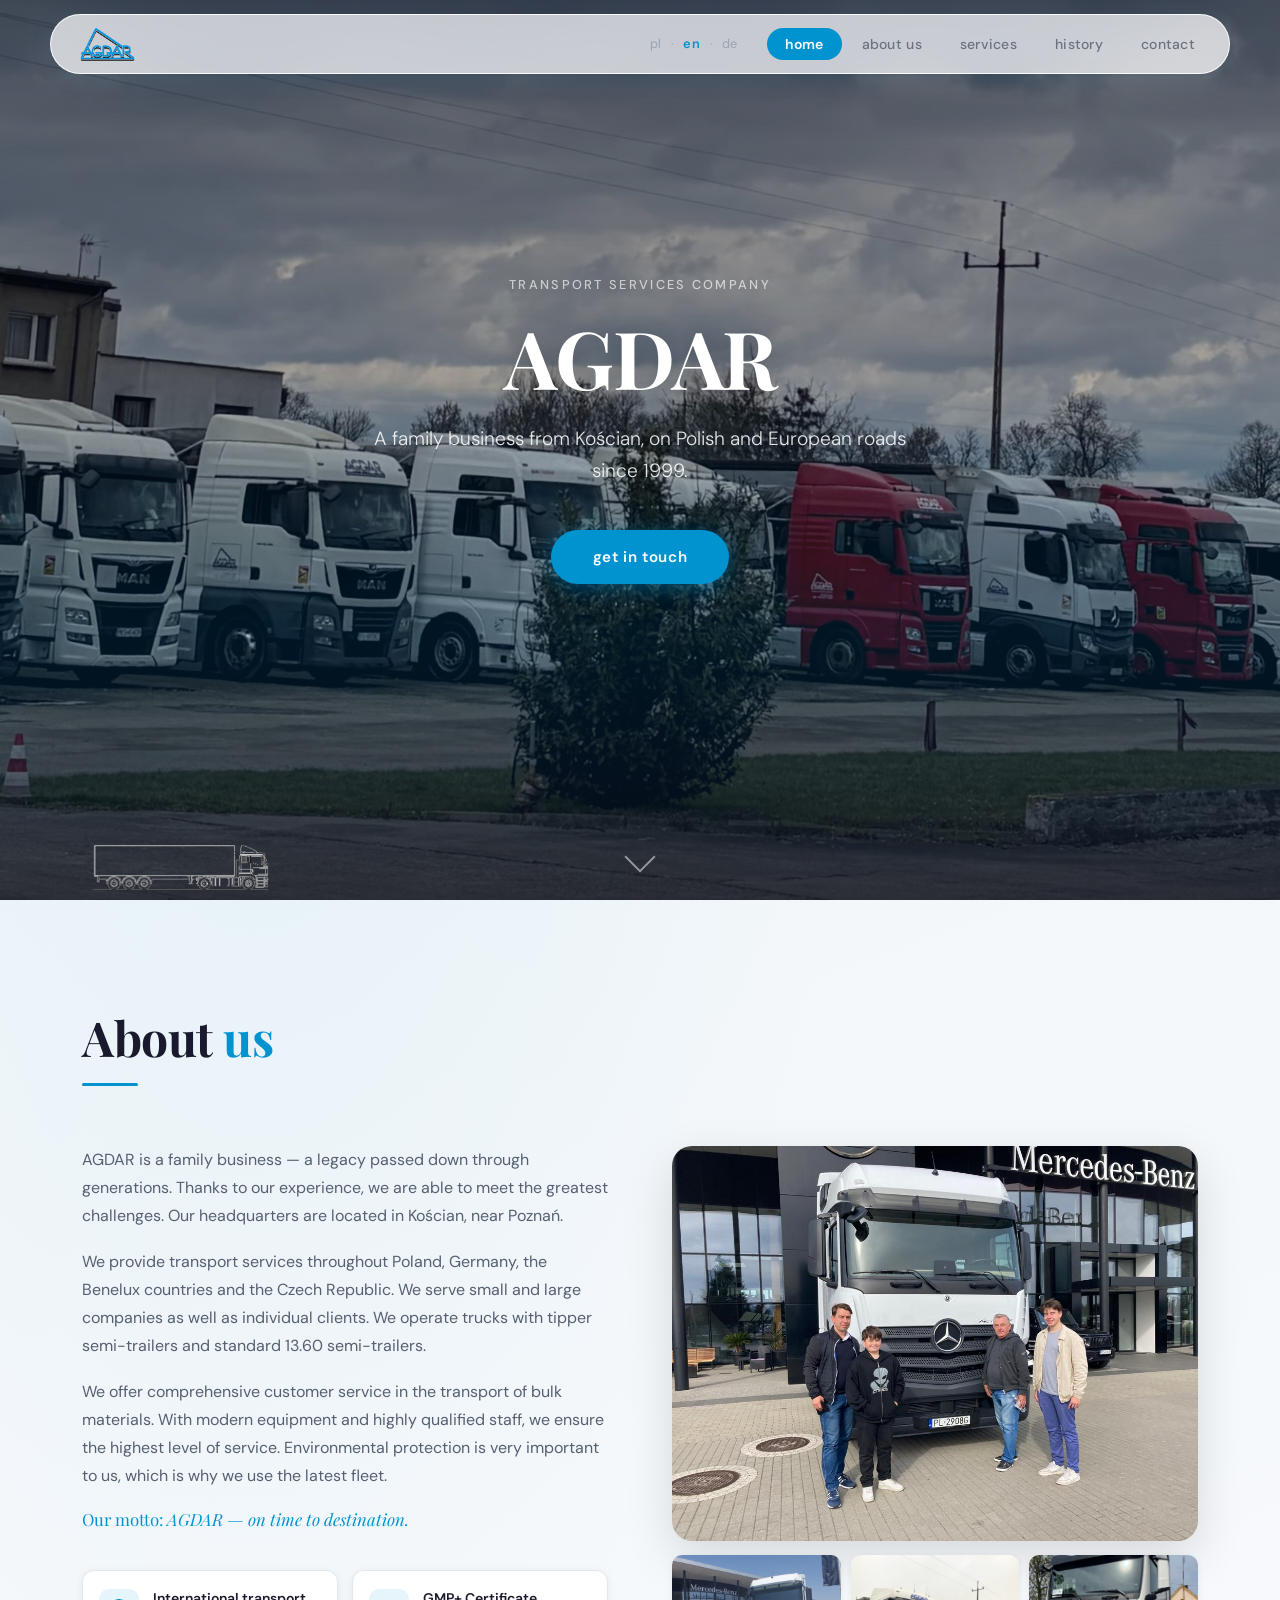
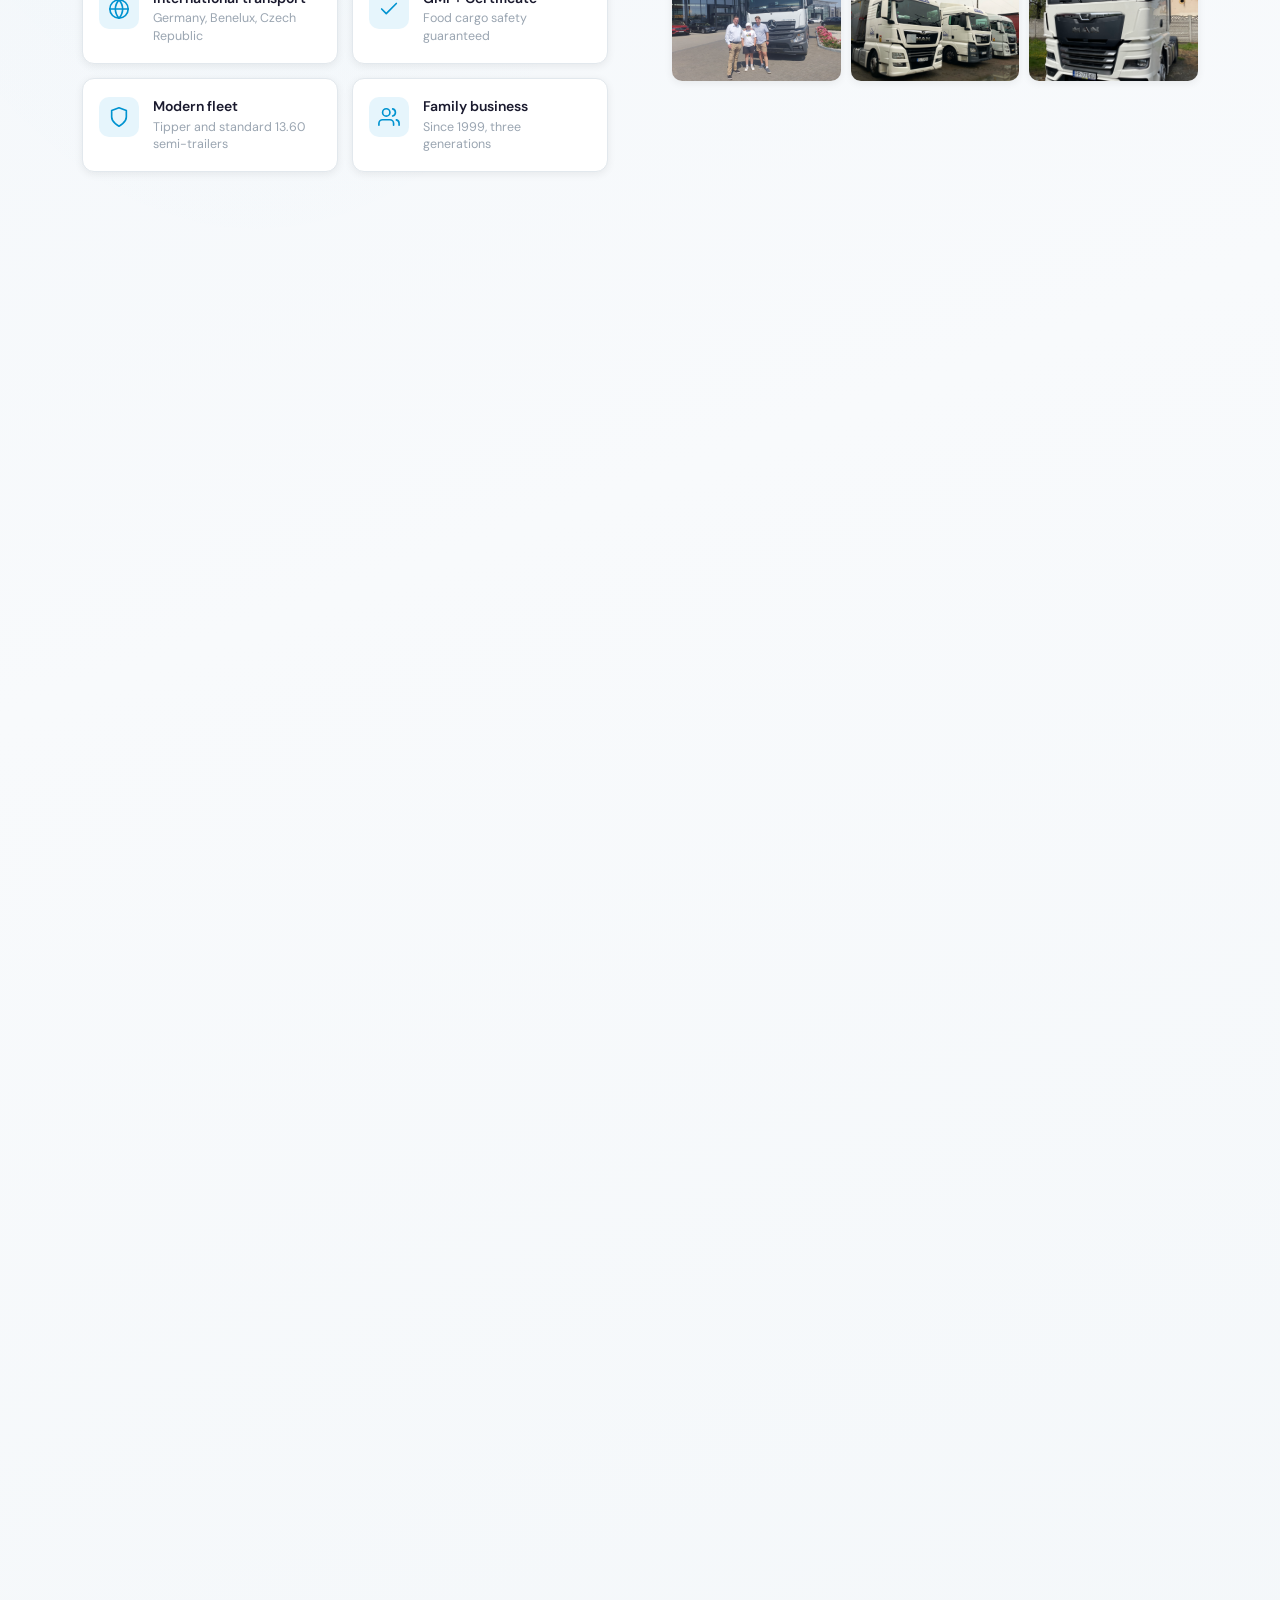
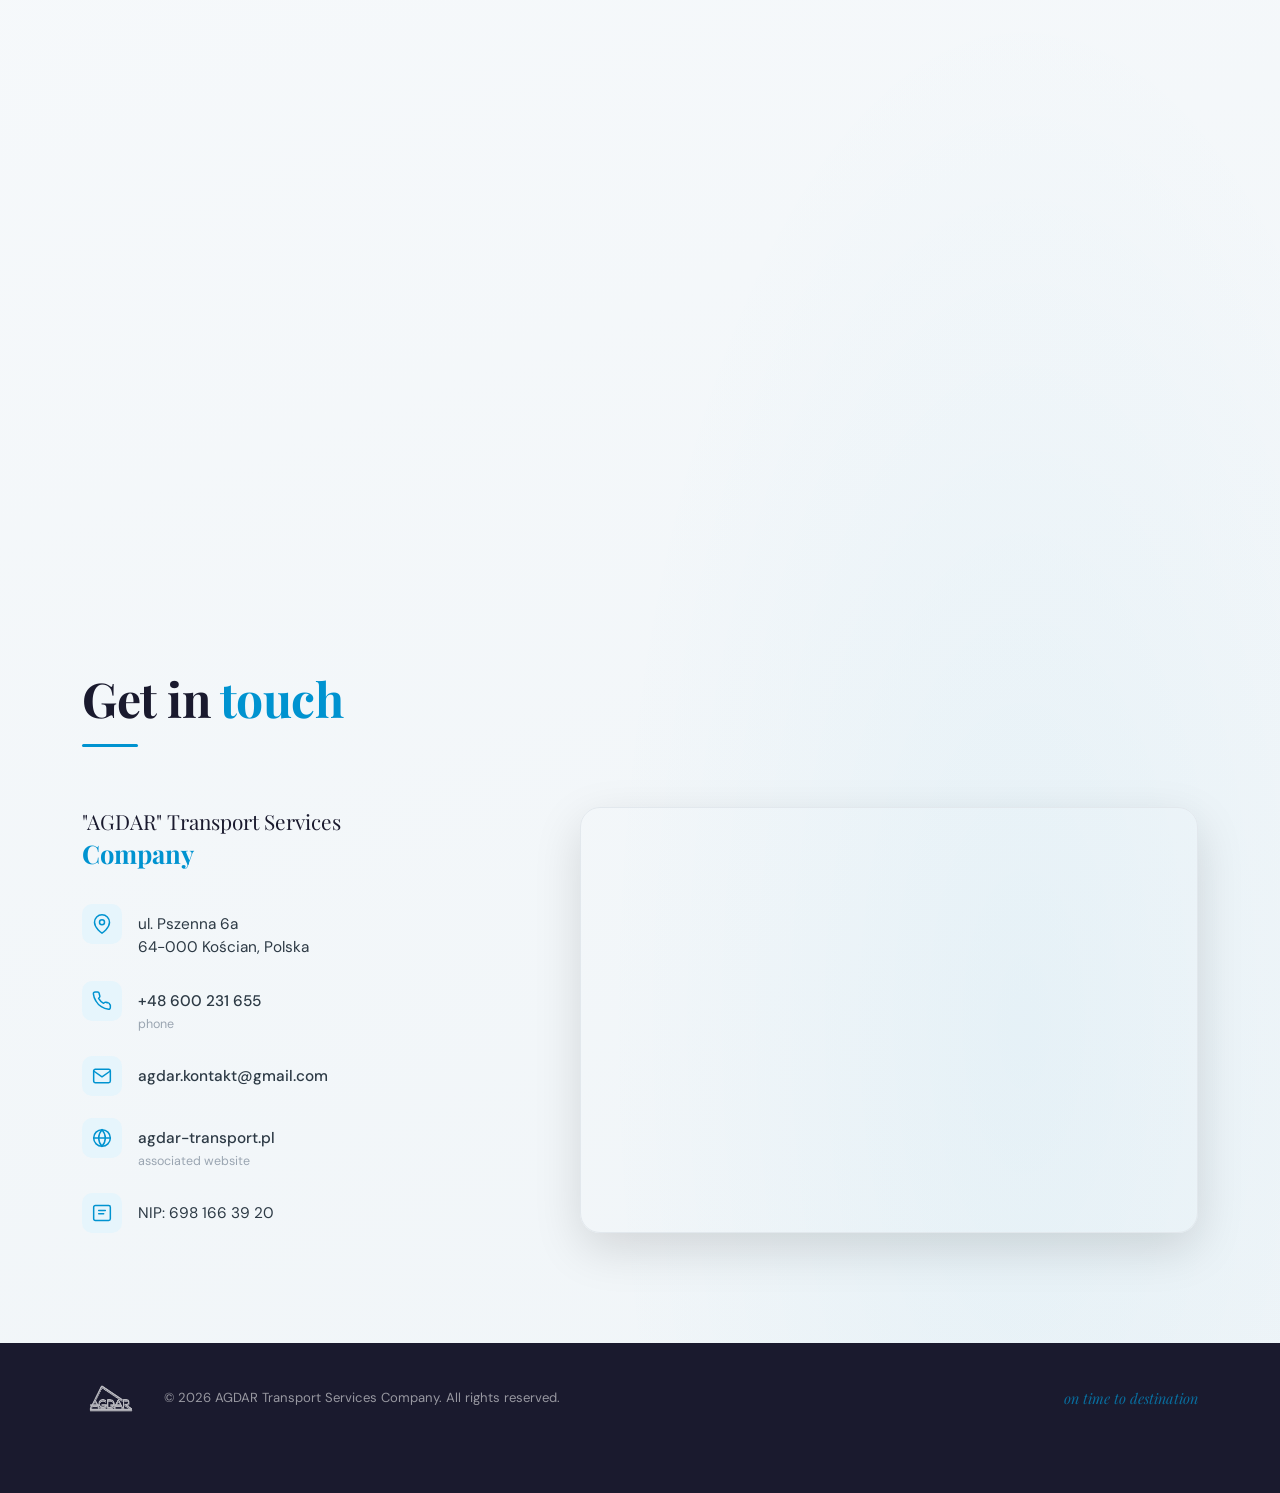
==== commit 6b3b9981: "2026 to history" ====
--- a/index.html
+++ b/index.html
@@ -266,6 +266,30 @@
             <div class="tl-dot" aria-hidden="true"></div>
           </div>
         </div>
+
+        <!-- 2026 — above -->
+        <div class="tl-item tl-above" role="listitem">
+          <div class="tl-content">
+            <figure class="tl-gallery" data-gallery>
+              <img src="img/man_mar.JPG" alt="Nowy ciągnik MAN TGX 18.480 z naczepą Kempf – flota AGDAR 2026" class="tl-photo tl-photo-landscape active" loading="lazy">
+              <img src="img/man_mar2.JPG" alt="Ciągnik MAN TGX 18.480 z przodu – flota AGDAR 2026" class="tl-photo tl-photo-portrait" loading="lazy">
+              <img src="img/man_slaw.JPG" alt="Ciągnik MAN TGX z naczepą Kempf – widok z przodu" class="tl-photo tl-photo-portrait" loading="lazy">
+              <div class="tl-gallery-dots">
+                <button class="tl-gallery-dot active" aria-label="Zdjęcie 1"></button>
+                <button class="tl-gallery-dot" aria-label="Zdjęcie 2"></button>
+                <button class="tl-gallery-dot" aria-label="Zdjęcie 3"></button>
+              </div>
+              <button class="tl-gallery-nav prev" aria-label="Poprzednie zdjęcie">&#8249;</button>
+              <button class="tl-gallery-nav next" aria-label="Następne zdjęcie">&#8250;</button>
+              <figcaption class="sr-only">MAN TGX 18.480 AGDAR, 2026</figcaption>
+            </figure>
+            <div class="tl-year">2026</div>
+            <p class="tl-text" data-i18n="history_2026">Wzmocnienie floty ciągnikami siodłowymi <strong>MAN TGX</strong> — nowe jednostki zapewniają jeszcze większą niezawodność i efektywność transportu.</p>
+          </div>
+          <div class="tl-connector">
+            <div class="tl-dot" aria-hidden="true"></div>
+          </div>
+        </div>
       </div>
     </div>
   </section>
--- a/style.css
+++ b/style.css
@@ -660,7 +660,7 @@
 .timeline {
   position: relative;
   display: grid;
-  grid-template-columns: repeat(4, 1fr);
+  grid-template-columns: repeat(5, 1fr);
   gap: 0;
   margin-top: 20px;
 }
@@ -671,8 +671,8 @@
   position: absolute;
   left: 0;
   right: 0;
-  /* sit in the middle of the connector zone */
-  top: calc(50% - 1px);
+  /* sit in the middle of the connector zone (bottom of each column) */
+  bottom: 27px;
   height: 2px;
   background: linear-gradient(90deg, var(--blue-light), var(--blue), var(--blue-light));
   z-index: 0;
@@ -756,6 +756,93 @@
 .tl-photo-wrap:hover .tl-photo {
   transform: scale(1.05);
 }
+
+.tl-gallery {
+  position: relative;
+  width: 100%;
+  max-width: 200px;
+  margin: 0 auto;
+  border-radius: var(--radius);
+  overflow: hidden;
+  box-shadow: var(--shadow-md);
+}
+
+.tl-gallery .tl-photo {
+  display: none;
+  width: 100%;
+  object-fit: cover;
+  transition: transform 0.4s ease;
+}
+
+.tl-gallery .tl-photo.tl-photo-landscape {
+  aspect-ratio: 4/3;
+}
+
+.tl-gallery .tl-photo.tl-photo-portrait {
+  aspect-ratio: 3/4;
+  max-height: 220px;
+  object-fit: contain;
+}
+
+.tl-gallery .tl-photo.active {
+  display: block;
+}
+
+.tl-gallery:hover .tl-photo {
+  transform: scale(1.05);
+}
+
+.tl-gallery-dots {
+  position: absolute;
+  bottom: 8px;
+  left: 50%;
+  transform: translateX(-50%);
+  display: flex;
+  gap: 6px;
+  z-index: 2;
+}
+
+.tl-gallery-dot {
+  width: 8px;
+  height: 8px;
+  border-radius: 50%;
+  background: rgba(255,255,255,0.5);
+  border: none;
+  padding: 0;
+  cursor: pointer;
+  transition: background 0.3s ease;
+}
+
+.tl-gallery-dot.active {
+  background: var(--white);
+}
+
+.tl-gallery-nav {
+  position: absolute;
+  top: 50%;
+  transform: translateY(-50%);
+  background: rgba(0,0,0,0.3);
+  color: var(--white);
+  border: none;
+  width: 24px;
+  height: 24px;
+  border-radius: 50%;
+  cursor: pointer;
+  font-size: 0.75rem;
+  display: flex;
+  align-items: center;
+  justify-content: center;
+  opacity: 0;
+  transition: opacity 0.3s ease;
+  z-index: 2;
+}
+
+.tl-gallery:hover .tl-gallery-nav {
+  opacity: 1;
+}
+
+.tl-gallery-nav.prev { left: 6px; }
+.tl-gallery-nav.next { right: 6px; }
 
 .tl-text {
   font-size: 0.875rem;
@@ -957,6 +1044,7 @@
   }
   .tl-text { text-align: left; max-width: 100%; }
   .tl-photo-wrap { max-width: 320px; }
+  .tl-gallery { max-width: 320px; }
 }
 
 /* ═══════════════════════════════════════════════════════════
@@ -1067,6 +1155,15 @@
     width: 100%;
   }
 
+  .tl-gallery {
+    max-width: 100%;
+    width: 100%;
+  }
+
+  .tl-gallery-nav {
+    opacity: 1;
+  }
+
   .tl-text {
     text-align: left;
     max-width: 100%;
